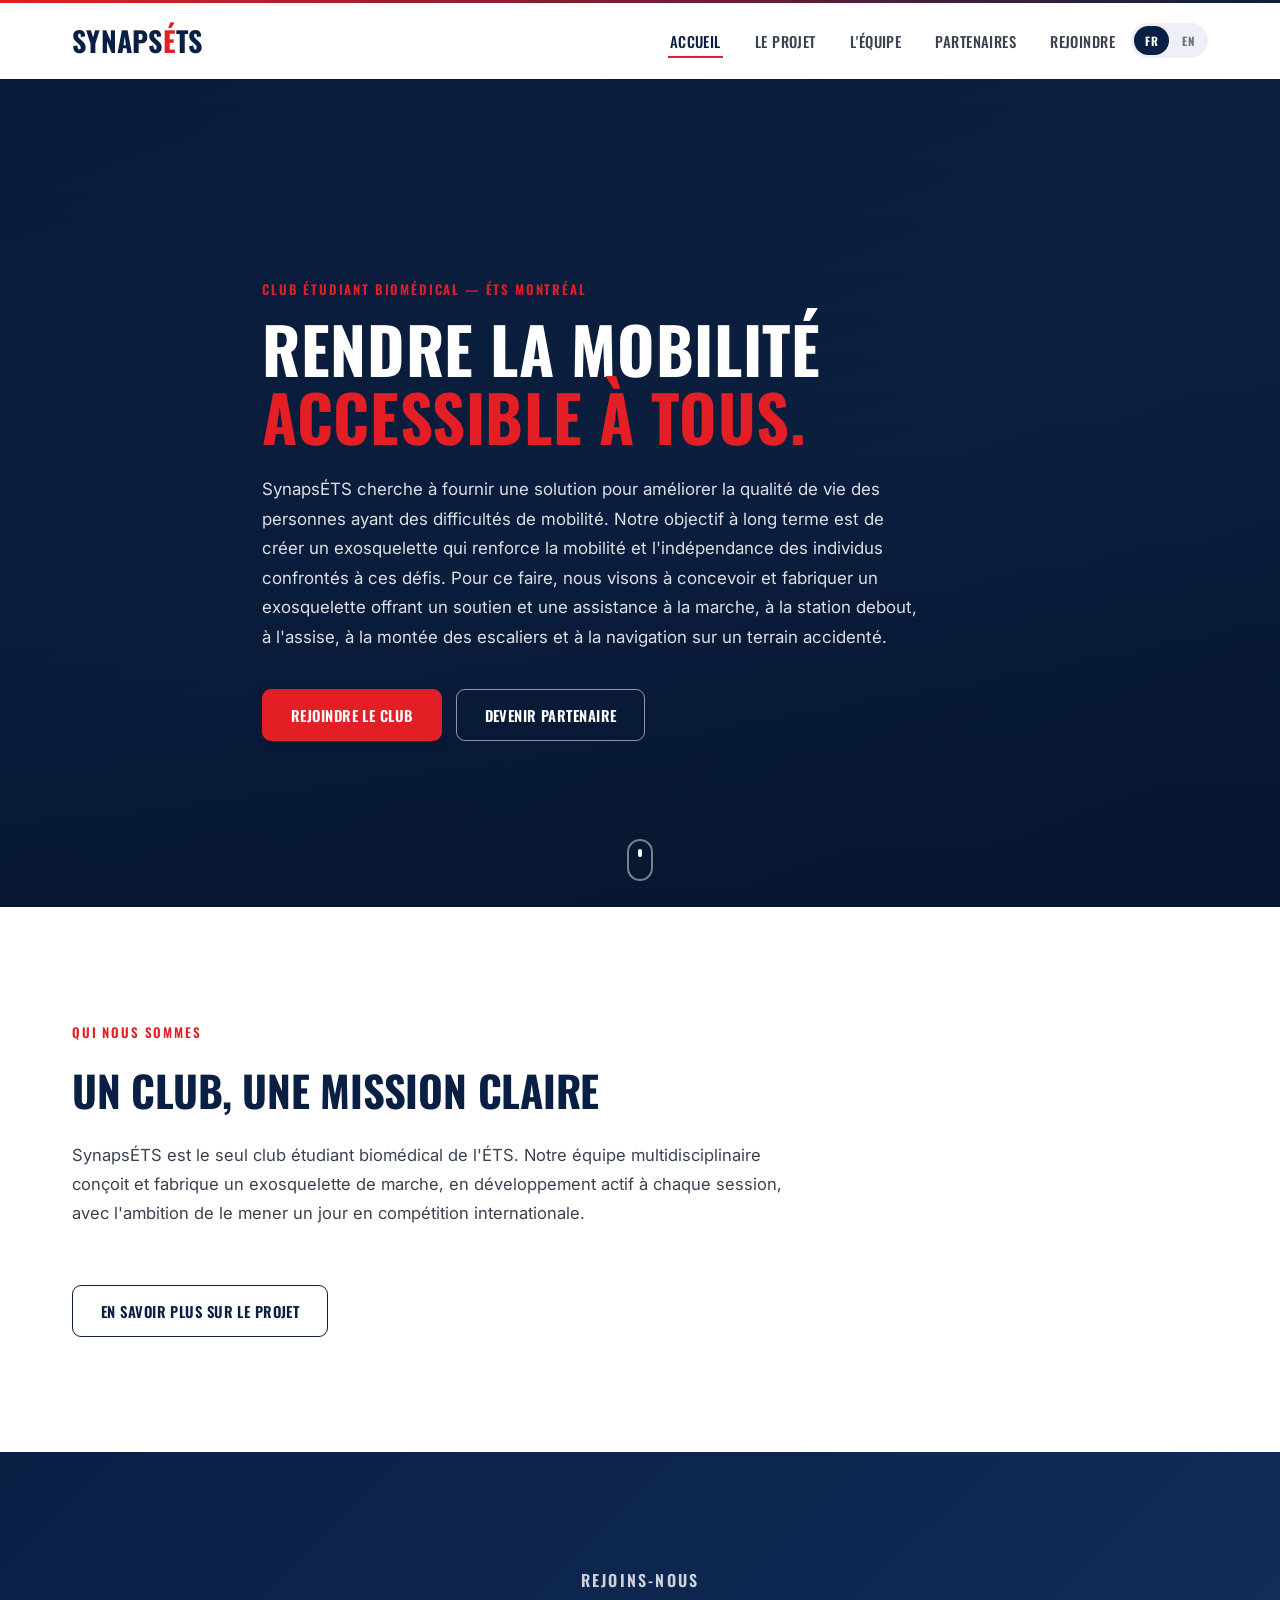
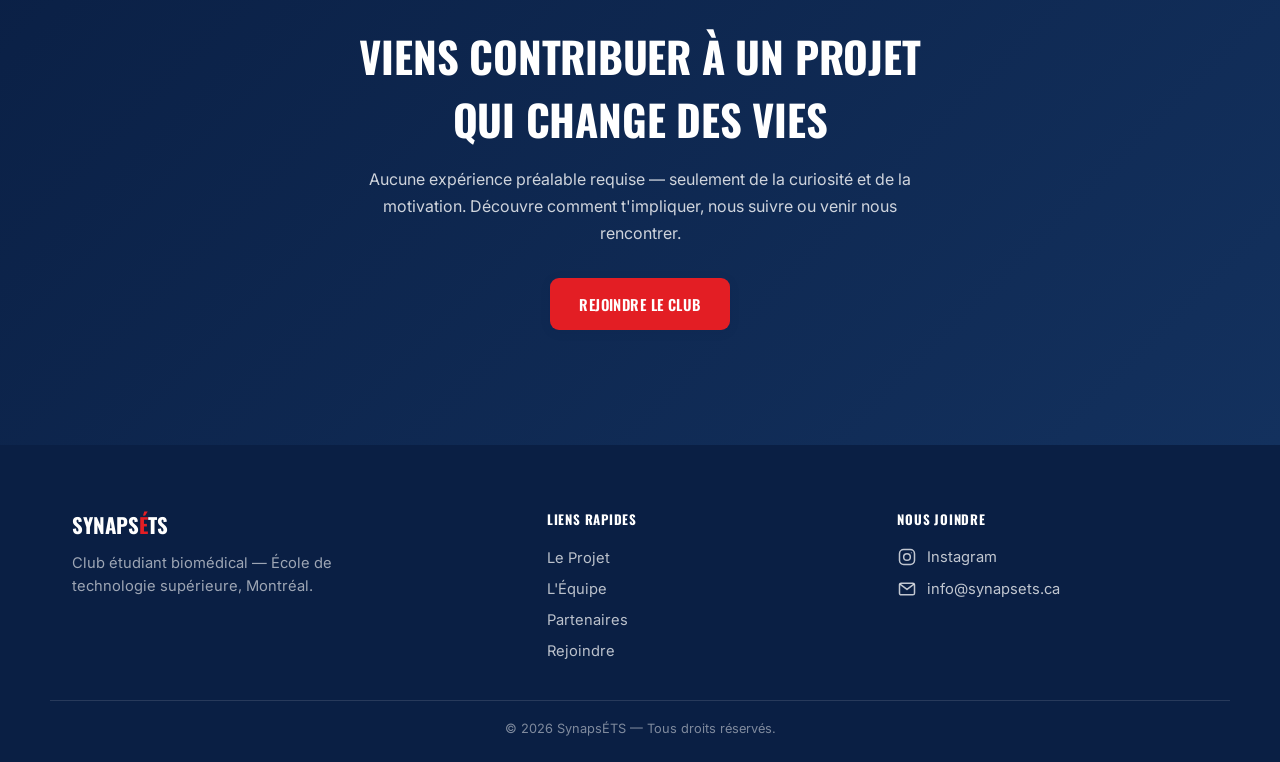
==== index.html @ 7552d03d "Restructuration de la navigation et du contenu (accueil, projet, équipe, partenaires, rejoindre) Acc" ====
<!DOCTYPE html>
<html lang="fr">
<head>
<meta charset="UTF-8">
<meta name="viewport" content="width=device-width, initial-scale=1.0">
<title>SynapsÉTS — Club biomédical de l'ÉTS Montréal | Exosquelette</title>
<meta name="description" content="SynapsÉTS est le seul club étudiant biomédical de l'ÉTS Montréal. Nous concevons un exosquelette pour améliorer la mobilité et l'indépendance des personnes ayant des difficultés de mobilité.">
<link rel="icon" href="data:image/svg+xml,%3Csvg xmlns='http://www.w3.org/2000/svg' viewBox='0 0 100 100'%3E%3Crect width='100' height='100' rx='20' fill='%230A1F44'/%3E%3Ctext x='50' y='68' font-size='58' font-family='Arial, sans-serif' font-weight='700' fill='%23E31E24' text-anchor='middle'%3ES%3C/text%3E%3C/svg%3E">
<link rel="preconnect" href="https://fonts.googleapis.com">
<link rel="preconnect" href="https://fonts.gstatic.com" crossorigin>
<link rel="stylesheet" href="https://fonts.googleapis.com/css2?family=Oswald:wght@500;600;700&family=Inter:wght@400;500;600;700&display=swap">
<link rel="stylesheet" href="css/style.css">
</head>
<body>

<a class="skip-link" href="#main">Aller au contenu principal</a>
<div class="top-bar"></div>

<header class="site-header" id="header">
  <div class="container header-inner">
    <a href="index.html" class="brand" aria-label="SynapsÉTS — Accueil">
      <!-- Placeholder texte : remplacer par <img src="assets/logo.svg" alt="SynapsÉTS" class="brand-logo"> quand le logo sera fourni -->
      <span class="brand-logo-placeholder">Synaps<span class="accent">É</span>TS</span>
    </a>

    <div class="header-right">
      <nav class="main-nav" aria-label="Navigation principale">
        <ul>
          <li><a href="index.html" aria-current="page" data-i18n="nav.home">Accueil</a></li>
          <li><a href="projet.html" data-i18n="nav.project">Le Projet</a></li>
          <li><a href="equipe.html" data-i18n="nav.team">L'Équipe</a></li>
          <li><a href="partenaires.html" data-i18n="nav.partners">Partenaires</a></li>
          <li><a href="rejoindre.html" data-i18n="nav.join">Rejoindre</a></li>
        </ul>
      </nav>

      <div class="lang-switch" role="group" aria-label="Choix de la langue / Language selector">
        <button type="button" class="lang-btn" data-lang="fr" aria-pressed="true">FR</button>
        <button type="button" class="lang-btn" data-lang="en" aria-pressed="false">EN</button>
      </div>

      <button class="nav-toggle" id="nav-toggle" aria-expanded="false" aria-controls="mobile-nav" aria-label="Ouvrir le menu">
        <span></span><span></span><span></span>
      </button>
    </div>
  </div>

  <div class="mobile-nav-panel" id="mobile-nav">
    <ul>
      <li><a href="index.html" aria-current="page" data-i18n="nav.home">Accueil</a></li>
      <li><a href="projet.html" data-i18n="nav.project">Le Projet</a></li>
      <li><a href="equipe.html" data-i18n="nav.team">L'Équipe</a></li>
      <li><a href="partenaires.html" data-i18n="nav.partners">Partenaires</a></li>
      <li><a href="rejoindre.html" data-i18n="nav.join">Rejoindre</a></li>
    </ul>
  </div>
</header>

<main id="main">

  <!-- HERO — vidéo en arrière-plan -->
  <section class="hero">
    <div class="hero-media" id="hero-media">
      <!--
        Emplacement de la vraie vidéo d'atelier (étudiants au travail sur l'exosquelette),
        façon Baja ÉTS. Déposer le fichier ici : assets/hero-video.mp4
        (autoplay + muted + loop + playsinline, sans contrôles). Tant que le
        fichier n'existe pas, cette balise échoue silencieusement et le
        dégradé sombre défini sur .hero-media reste visible en arrière-plan.
      -->
      <video class="hero-video" autoplay muted loop playsinline poster="assets/hero-poster.svg">
        <source src="assets/hero-video.mp4" type="video/mp4">
      </video>

      <div class="hero-overlay"></div>
    </div>

    <div class="container hero-inner">
      <p class="eyebrow" data-reveal data-i18n="home.hero.eyebrow">Club étudiant biomédical — ÉTS Montréal</p>
      <h1 data-reveal data-i18n="home.hero.title">Rendre la mobilité <span class="accent">accessible à tous.</span></h1>
      <p class="hero-lead" data-reveal data-i18n="home.hero.lead">
        SynapsÉTS cherche à fournir une solution pour améliorer la qualité de vie des personnes
        ayant des difficultés de mobilité. Notre objectif à long terme est de créer un exosquelette
        qui renforce la mobilité et l'indépendance des individus confrontés à ces défis.
      </p>
      <div class="hero-actions" data-reveal>
        <a href="rejoindre.html" class="btn btn-primary" data-i18n="home.hero.cta1">Rejoindre le club</a>
        <a href="partenaires.html" class="btn btn-outline-light" data-i18n="home.hero.cta2">Devenir partenaire</a>
      </div>
    </div>
    <a href="#qui-nous-sommes" class="scroll-cue" aria-label="Découvrir SynapsÉTS">
      <span></span>
    </a>
  </section>

  <!-- QUI NOUS SOMMES -->
  <section class="section" id="qui-nous-sommes">
    <div class="container who-we-are">
      <p class="section-tag" data-reveal data-i18n="home.who.tag">Qui nous sommes</p>
      <h2 data-reveal data-i18n="home.who.title">Un club, une mission claire</h2>
      <p class="section-lead" data-reveal data-i18n="home.who.text">
        SynapsÉTS est le seul club étudiant biomédical de l'ÉTS. Notre équipe multidisciplinaire
        conçoit et fabrique un exosquelette de marche, en développement actif à chaque session, avec
        l'ambition de le mener un jour en compétition internationale.
      </p>
      <a href="projet.html" class="btn btn-outline" data-reveal data-i18n="home.who.button">En savoir plus sur le projet</a>
    </div>
  </section>

  <!-- REJOINS-NOUS -->
  <section class="section cta-banner">
    <div class="container cta-banner-inner">
      <p class="section-tag section-tag-light" data-reveal data-i18n="home.join.tag">Rejoins-nous</p>
      <h2 data-reveal data-i18n="home.join.title">Viens contribuer à un projet qui change des vies</h2>
      <p data-reveal data-i18n="home.join.text">
        Aucune expérience préalable requise — seulement de la curiosité et de la motivation. Découvre
        comment t'impliquer, nous suivre ou venir nous rencontrer.
      </p>
      <div class="cta-banner-actions" data-reveal>
        <a href="rejoindre.html" class="btn btn-primary" data-i18n="home.join.button">Rejoindre le club</a>
      </div>
    </div>
  </section>

</main>

<footer class="site-footer" id="contact">
  <div class="container footer-inner">
    <div class="footer-brand">
      <span class="footer-brand-name">Synaps<span class="accent">É</span>TS</span>
      <p data-i18n="footer.tagline">Club étudiant biomédical — École de technologie supérieure, Montréal.</p>
    </div>

    <div class="footer-links">
      <h3 data-i18n="footer.quicklinksTitle">Liens rapides</h3>
      <ul class="footer-quicklinks">
        <li><a href="projet.html" data-i18n="nav.project">Le Projet</a></li>
        <li><a href="equipe.html" data-i18n="nav.team">L'Équipe</a></li>
        <li><a href="partenaires.html" data-i18n="nav.partners">Partenaires</a></li>
        <li><a href="rejoindre.html" data-i18n="nav.join">Rejoindre</a></li>
      </ul>
    </div>

    <div class="footer-links">
      <h3 data-i18n="footer.followTitle">Nous joindre</h3>
      <ul class="social-list">
        <li>
          <a href="#" aria-label="Instagram de SynapsÉTS (à venir)">
            <svg viewBox="0 0 24 24" width="20" height="20" fill="none" stroke="currentColor" stroke-width="1.8">
              <rect x="3" y="3" width="18" height="18" rx="5"/>
              <circle cx="12" cy="12" r="4"/>
              <circle cx="17.2" cy="6.8" r="0.6" fill="currentColor" stroke="none"/>
            </svg>
            <span>Instagram</span>
          </a>
        </li>
        <li>
          <a href="mailto:info@synapsets.ca">
            <svg viewBox="0 0 24 24" width="20" height="20" fill="none" stroke="currentColor" stroke-width="1.8">
              <rect x="3" y="5" width="18" height="14" rx="2"/>
              <path d="M4 6.5l8 6 8-6" stroke-linecap="round" stroke-linejoin="round"/>
            </svg>
            <span>info@synapsets.ca</span>
          </a>
        </li>
      </ul>
    </div>
  </div>
  <div class="container footer-bottom">
    <p>&copy; <span id="year"></span> SynapsÉTS — <span data-i18n="footer.rights">Tous droits réservés.</span></p>
  </div>
</footer>

<script src="js/i18n.js"></script>
<script src="js/main.js"></script>
</body>
</html>
---- css/style.css ----
/* =========================================================================
   SynapsÉTS — feuille de style partagée (toutes les pages)
   Palette : bleu marine (#0A1F44) + rouge (#E31E24), fond clair dominant
   Typo : Oswald (titres, condensed/bold) + Inter (texte courant)
   ========================================================================= */

:root {
  --navy: #0A1F44;
  --navy-2: #0e2a5c;
  --navy-3: #13315e;
  --navy-deep: #071630;
  --red: #E31E24;
  --red-2: #c8171c;

  --white: #ffffff;
  --gray-50: #f7f8fb;
  --gray-100: #eef0f5;
  --gray-200: #dde2ea;
  --gray-300: #c7ccd6;
  --gray-400: #9aa3b2;
  --gray-500: #6b7280;
  --gray-700: #3a4250;
  --ink: #0c1220;

  --font-display: "Oswald", "Arial Narrow", "Helvetica Neue", sans-serif;
  --font-body: "Inter", -apple-system, BlinkMacSystemFont, "Segoe UI", Roboto, sans-serif;

  --container-w: 1180px;
  --radius-lg: 18px;
  --radius-md: 12px;
  --radius-sm: 8px;
  --radius-btn: 9px;

  --shadow-sm: 0 2px 12px rgba(10, 31, 68, 0.08);
  --shadow-md: 0 16px 38px rgba(10, 31, 68, 0.16);
  --shadow-red: 0 10px 26px rgba(227, 30, 36, 0.22);

  --header-h: 76px;
  --section-pad: clamp(64px, 9vw, 132px);
  --section-pad-sm: clamp(48px, 6vw, 88px);
}

/* ---------- Reset ---------- */
* { box-sizing: border-box; }
html { scroll-behavior: smooth; }
body {
  margin: 0;
  font-family: var(--font-body);
  color: var(--ink);
  background: var(--white);
  -webkit-font-smoothing: antialiased;
  overflow-x: hidden;
}
img, svg, video { display: block; max-width: 100%; }
a { color: inherit; text-decoration: none; }
ul { margin: 0; padding: 0; list-style: none; }
h1, h2, h3, h4, p { margin: 0; }
button { font-family: inherit; }
section { scroll-margin-top: var(--header-h); }

.skip-link {
  position: absolute;
  left: -999px;
  top: auto;
}
.skip-link:focus {
  left: 12px;
  top: 12px;
  z-index: 1000;
  background: var(--navy);
  color: #fff;
  padding: 10px 16px;
  border-radius: var(--radius-sm);
}

.container {
  max-width: var(--container-w);
  margin: 0 auto;
  padding: 0 22px;
}

.accent { color: var(--red); }

/* ---------- Typography helpers ---------- */
.eyebrow,
.section-tag,
.page-hero-tag {
  display: inline-block;
  font-family: var(--font-display);
  color: var(--red);
  font-weight: 600;
  font-size: 0.82rem;
  letter-spacing: 0.14em;
  text-transform: uppercase;
  margin-bottom: 16px;
}
.section-tag-light,
.page-hero-tag-light { color: #ff9a9d; }

h1, h2, h3 { font-family: var(--font-display); letter-spacing: 0.01em; }

.section h2,
.page-hero-title {
  font-weight: 700;
  color: var(--navy);
  letter-spacing: -0.005em;
  text-transform: uppercase;
}
.section h2 { font-size: clamp(1.9rem, 4vw, 2.65rem); max-width: 760px; margin-bottom: 20px; }

.section-lead {
  font-family: var(--font-body);
  color: var(--gray-700);
  font-size: 1.04rem;
  line-height: 1.75;
  max-width: 720px;
  margin-bottom: clamp(36px, 5vw, 56px);
}
.section-lead-light { color: rgba(255,255,255,0.82); }

/* ---------- Buttons ---------- */
.btn {
  display: inline-flex;
  align-items: center;
  justify-content: center;
  gap: 9px;
  padding: 14px 28px;
  border-radius: var(--radius-btn);
  font-family: var(--font-display);
  font-weight: 600;
  font-size: 0.92rem;
  letter-spacing: 0.03em;
  text-transform: uppercase;
  border: 1.5px solid transparent;
  cursor: pointer;
  transition: transform 0.18s ease, box-shadow 0.18s ease, background-color 0.18s ease, color 0.18s ease, border-color 0.18s ease;
  white-space: nowrap;
}
.btn:hover { transform: translateY(-2px); }
.btn:active { transform: translateY(0); }

.btn-primary { background: var(--red); color: #fff; box-shadow: var(--shadow-sm); }
.btn-primary:hover { background: var(--red-2); box-shadow: var(--shadow-red); }

.btn-outline { border-color: var(--navy); color: var(--navy); background: transparent; }
.btn-outline:hover { background: var(--navy); color: #fff; box-shadow: var(--shadow-md); }

.btn-outline-light { border-color: rgba(255,255,255,0.55); color: #fff; background: transparent; }
.btn-outline-light:hover { background: #fff; color: var(--navy); }

.btn-ghost-light { color: rgba(255,255,255,0.85); border-color: transparent; padding: 14px 6px; }
.btn-ghost-light:hover { color: #fff; transform: translateX(3px); }

.btn-nav { display: none; }

/* ---------- Header (identique sur toutes les pages) ---------- */
.top-bar { height: 3px; background: linear-gradient(90deg, var(--red) 0%, var(--navy) 100%); }

.site-header {
  position: sticky;
  top: 0;
  z-index: 100;
  height: var(--header-h);
  display: flex;
  align-items: center;
  background: rgba(255, 255, 255, 0.94);
  backdrop-filter: saturate(180%) blur(10px);
  border-bottom: 1px solid transparent;
  transition: border-color 0.2s ease, box-shadow 0.2s ease;
}
.site-header.scrolled {
  border-bottom-color: var(--gray-200);
  box-shadow: 0 2px 18px rgba(10, 31, 68, 0.07);
}

.header-inner {
  display: flex;
  align-items: center;
  justify-content: space-between;
  gap: 14px;
  width: 100%;
}

.brand { display: flex; align-items: center; flex-shrink: 0; }
.brand-logo-placeholder {
  font-family: var(--font-display);
  font-weight: 700;
  font-size: 1.55rem;
  letter-spacing: 0.01em;
  color: var(--navy);
  text-transform: uppercase;
  line-height: 1;
}
/* Pour intégrer le vrai logo plus tard : remplacer le <span class="brand-logo-placeholder">
   dans le HTML par : <img src="assets/logo.svg" alt="SynapsÉTS" class="brand-logo"> */
.brand-logo { height: 42px; width: auto; display: block; }

.header-right { display: flex; align-items: center; gap: 14px; }

.main-nav { display: none; }
.main-nav ul { display: flex; align-items: center; gap: 30px; }
.main-nav a {
  font-family: var(--font-display);
  font-weight: 500;
  font-size: 0.92rem;
  letter-spacing: 0.03em;
  text-transform: uppercase;
  color: var(--gray-700);
  position: relative;
  padding: 8px 2px;
}
.main-nav a:hover, .main-nav a[aria-current="page"] { color: var(--navy); }
.main-nav a::after {
  content: "";
  position: absolute;
  left: 0; bottom: 2px;
  width: 0; height: 2px;
  background: var(--red);
  transition: width 0.2s ease;
}
.main-nav a:hover::after, .main-nav a[aria-current="page"]::after { width: 100%; }

/* Sélecteur de langue FR/EN */
.lang-switch {
  display: flex;
  align-items: center;
  gap: 2px;
  background: var(--gray-100);
  border-radius: 999px;
  padding: 3px;
  flex-shrink: 0;
}
.lang-btn {
  border: none;
  background: transparent;
  padding: 6px 11px;
  font-family: var(--font-display);
  font-size: 0.72rem;
  font-weight: 700;
  letter-spacing: 0.04em;
  color: var(--gray-500);
  border-radius: 999px;
  cursor: pointer;
  transition: background-color 0.15s ease, color 0.15s ease;
}
.lang-btn.is-active { background: var(--navy); color: #fff; }
.lang-btn:not(.is-active):hover { color: var(--navy); }

.nav-toggle {
  display: flex;
  flex-direction: column;
  justify-content: center;
  gap: 5px;
  width: 38px;
  height: 38px;
  border: none;
  background: transparent;
  cursor: pointer;
  flex-shrink: 0;
}
.nav-toggle span { display: block; height: 2px; width: 100%; background: var(--navy); border-radius: 2px; transition: transform 0.25s ease, opacity 0.25s ease; }
.nav-toggle[aria-expanded="true"] span:nth-child(1) { transform: translateY(7px) rotate(45deg); }
.nav-toggle[aria-expanded="true"] span:nth-child(2) { opacity: 0; }
.nav-toggle[aria-expanded="true"] span:nth-child(3) { transform: translateY(-7px) rotate(-45deg); }

@media (max-width: 899px) {
  .mobile-nav-panel {
    position: fixed;
    top: calc(var(--header-h) + 3px);
    left: 0; right: 0;
    background: #fff;
    border-bottom: 1px solid var(--gray-200);
    box-shadow: var(--shadow-md);
    max-height: 0;
    overflow: hidden;
    transition: max-height 0.28s ease;
    z-index: 99;
  }
  .mobile-nav-panel.open { max-height: 420px; }
  .mobile-nav-panel ul { display: flex; flex-direction: column; padding: 8px 22px 20px; }
  .mobile-nav-panel li { border-top: 1px solid var(--gray-100); }
  .mobile-nav-panel li:first-child { border-top: none; }
  .mobile-nav-panel a { display: block; padding: 15px 4px; font-family: var(--font-display); font-weight: 500; letter-spacing: 0.03em; text-transform: uppercase; color: var(--gray-700); }
  .mobile-nav-panel a[aria-current="page"] { color: var(--red); }
}

@media (min-width: 900px) {
  .nav-toggle, .mobile-nav-panel { display: none; }
  .main-nav { display: block; }
  .btn-nav { display: inline-flex; }
  .brand-logo-placeholder { font-size: 1.75rem; }
}

/* Très petits écrans (ex: 320px) : resserrer le header pour éviter tout
   débordement horizontal entre le logo, le sélecteur de langue et le
   bouton de menu. */
@media (max-width: 360px) {
  .container { padding: 0 16px; }
  .header-right { gap: 8px; }
  .lang-btn { padding: 6px 8px; font-size: 0.68rem; }
  .brand-logo-placeholder { font-size: 1.35rem; }
  .btn { white-space: normal; text-align: center; }
}

/* ---------- Hero (page d'accueil) ---------- */
.hero {
  position: relative;
  min-height: 92vh;
  display: flex;
  align-items: center;
  background: var(--navy);
  overflow: hidden;
  isolation: isolate;
}
.hero-media { position: absolute; inset: 0; z-index: 0; background: linear-gradient(160deg, var(--navy) 0%, var(--navy-3) 55%, var(--navy-deep) 100%); }
.hero-video {
  position: absolute;
  inset: 0;
  width: 100%;
  height: 100%;
  object-fit: cover;
  opacity: 0;
  transition: opacity 0.6s ease;
}
/* Le <video> (et son poster) ne s'affiche qu'une fois qu'une vraie image a
   été décodée (classe .video-ready ajoutée par main.js sur 'loadeddata').
   Tant qu'aucun fichier assets/hero-video.mp4 n'est déposé, il reste
   invisible et laisse voir le dégradé sombre défini sur .hero-media. */
.hero-media.video-ready .hero-video { opacity: 1; }
.hero-overlay {
  position: absolute;
  inset: 0;
  background: linear-gradient(180deg, rgba(7,22,48,0.55) 0%, rgba(7,22,48,0.72) 55%, rgba(7,22,48,0.92) 100%);
}
.hero-inner {
  position: relative;
  z-index: 1;
  padding-top: calc(var(--header-h) + 48px);
  padding-bottom: 90px;
  max-width: 800px;
}
.hero h1 {
  color: #fff;
  font-size: clamp(2.3rem, 6.4vw, 4rem);
  line-height: 1.06;
  font-weight: 700;
  text-transform: uppercase;
  margin-bottom: 24px;
}
.hero-lead {
  font-family: var(--font-body);
  color: rgba(255,255,255,0.86);
  font-size: 1.06rem;
  line-height: 1.75;
  max-width: 660px;
  margin-bottom: 36px;
}
.hero-actions { display: flex; flex-wrap: wrap; gap: 14px; }

.scroll-cue {
  position: absolute;
  bottom: 26px; left: 50%;
  transform: translateX(-50%);
  width: 26px; height: 42px;
  border: 2px solid rgba(255,255,255,0.45);
  border-radius: 20px;
  z-index: 1;
}
.scroll-cue span {
  position: absolute; top: 8px; left: 50%;
  width: 4px; height: 8px; margin-left: -2px;
  background: #fff; border-radius: 3px;
  animation: scrollcue 1.8s ease-in-out infinite;
}
@keyframes scrollcue {
  0% { opacity: 1; transform: translateY(0); }
  70% { opacity: 0; transform: translateY(14px); }
  100% { opacity: 0; transform: translateY(0); }
}

/* ---------- Page hero (sous-pages : projet / équipe / partenaires / rejoindre) ---------- */
.page-hero {
  position: relative;
  background: linear-gradient(160deg, var(--navy) 0%, var(--navy-3) 60%, var(--navy-deep) 100%);
  padding-top: calc(var(--header-h) + 56px);
  padding-bottom: 64px;
  overflow: hidden;
  isolation: isolate;
}
.page-hero-inner { position: relative; z-index: 1; max-width: 760px; }
.page-hero-title { color: #fff; font-size: clamp(2rem, 5vw, 3.1rem); margin-bottom: 18px; }
.page-hero-lead { color: rgba(255,255,255,0.82); font-size: 1.02rem; line-height: 1.7; max-width: 620px; }

/* ---------- Sections génériques ---------- */
.section { padding: var(--section-pad) 0; }
.section-sm { padding: var(--section-pad-sm) 0; }
.section.alt-bg { background: var(--gray-50); }
.section.dark-bg { background: var(--navy); }

[data-reveal] { opacity: 0; transform: translateY(20px); transition: opacity 0.65s ease, transform 0.65s ease; }
[data-reveal].is-visible { opacity: 1; transform: translateY(0); }

/* ---------- Cards génériques (grille de fonctionnalités) ---------- */
.feature-grid { display: grid; grid-template-columns: 1fr; gap: 22px; }
@media (min-width: 640px) { .feature-grid { grid-template-columns: repeat(2, 1fr); } }
@media (min-width: 1000px) { .feature-grid { grid-template-columns: repeat(4, 1fr); } }

.feature-card {
  background: #fff;
  border: 1px solid var(--gray-200);
  border-radius: var(--radius-lg);
  padding: 30px 26px;
  transition: transform 0.22s ease, box-shadow 0.22s ease, border-color 0.22s ease;
}
.feature-card:hover { transform: translateY(-5px); box-shadow: var(--shadow-md); border-color: transparent; }
.icon-badge {
  width: 50px; height: 50px;
  border-radius: 12px;
  background: rgba(10, 31, 68, 0.06);
  color: var(--navy);
  display: flex; align-items: center; justify-content: center;
  margin-bottom: 20px;
}
.feature-card h3 { font-family: var(--font-display); font-size: 1.1rem; font-weight: 600; text-transform: uppercase; letter-spacing: 0.01em; color: var(--navy); margin-bottom: 10px; }
.feature-card p { color: var(--gray-700); font-size: 0.95rem; line-height: 1.65; }

/* ---------- CTA banner réutilisable ---------- */
.cta-banner { background: linear-gradient(135deg, var(--navy) 0%, var(--navy-3) 100%); }
.cta-banner-inner { text-align: center; max-width: 640px; margin: 0 auto; }
.cta-banner h2 { color: #fff; margin-bottom: 16px; }
.cta-banner p { color: rgba(255,255,255,0.8); font-size: 1rem; line-height: 1.7; margin-bottom: 30px; }
.cta-banner-actions { display: flex; flex-wrap: wrap; justify-content: center; gap: 14px; }

/* ---------- Page hero : variante grand titre (page Projet) ---------- */
.page-hero-title-xl { font-size: clamp(2.1rem, 9vw, 5rem); margin-bottom: 16px; overflow-wrap: break-word; }

/* ---------- Feuille de route (page Projet) : étapes agrandies ---------- */
.roadmap-steps { display: flex; flex-direction: column; }
.roadmap-step {
  display: flex;
  gap: 28px;
  align-items: flex-start;
  padding: 40px 4px;
  border-bottom: 1px solid var(--gray-200);
}
.roadmap-step:last-child { border-bottom: none; padding-bottom: 4px; }
.roadmap-step-number {
  font-family: var(--font-display);
  font-weight: 700;
  font-size: clamp(2.4rem, 6vw, 3.6rem);
  color: rgba(227, 30, 36, 0.16);
  line-height: 1;
  flex-shrink: 0;
  width: 92px;
}
.roadmap-step.is-current .roadmap-step-number { color: var(--red); }
.roadmap-step-body h3 {
  font-family: var(--font-display);
  font-size: clamp(1.15rem, 2.4vw, 1.55rem);
  text-transform: uppercase;
  color: var(--navy);
  margin-bottom: 14px;
  display: flex;
  align-items: center;
  gap: 12px;
  flex-wrap: wrap;
}
.roadmap-step-body p { color: var(--gray-700); font-size: 1rem; line-height: 1.7; max-width: 660px; }
.timeline-tag-current {
  display: inline-block;
  font-family: var(--font-display);
  font-size: 0.66rem;
  letter-spacing: 0.06em;
  text-transform: uppercase;
  background: rgba(227, 30, 36, 0.1);
  color: var(--red);
  padding: 4px 10px;
  border-radius: 999px;
}
@media (max-width: 640px) {
  .roadmap-step { flex-direction: column; gap: 10px; padding: 30px 2px; }
  .roadmap-step-number { width: auto; }
}

/* ---------- Barre de progression de scroll (page Projet) ---------- */
.roadmap-progress {
  position: fixed;
  top: var(--header-h);
  left: 0; right: 0;
  height: 4px;
  background: var(--gray-200);
  z-index: 90;
  opacity: 0;
  transform: translateY(-6px);
  transition: opacity 0.3s ease, transform 0.3s ease;
  pointer-events: none;
}
.roadmap-progress.is-visible { opacity: 1; transform: translateY(0); }
.roadmap-progress-fill { height: 100%; width: 0%; background: var(--red); }

/* ---------- Équipe : hero minimal ---------- */
.team-page-hero { padding: clamp(48px, 7vw, 84px) 0 clamp(24px, 4vw, 36px); }
.team-hero-title {
  font-size: clamp(1.9rem, 4.4vw, 2.7rem);
  font-weight: 700;
  color: var(--navy);
  text-transform: uppercase;
  letter-spacing: -0.005em;
}

/* ---------- Équipe : scène (cercles groupés + pile + panneau) ---------- */
.team-stage { position: relative; }

.dept-block { margin-bottom: clamp(40px, 5vw, 60px); text-align: center; }
.dept-block:last-child { margin-bottom: 0; }
.dept-heading {
  font-family: var(--font-display);
  font-size: 1.1rem;
  text-transform: uppercase;
  letter-spacing: 0.06em;
  color: var(--navy);
  margin-bottom: 26px;
  opacity: 1;
  height: auto;
  overflow: hidden;
  transition: opacity 0.2s ease, height 0.3s ease 0.1s, margin 0.3s ease 0.1s;
}
.team-stage.is-active .dept-heading { opacity: 0; height: 0; margin-bottom: 0; transition: opacity 0.15s ease, height 0.3s ease, margin 0.3s ease; }

.member-row {
  display: flex;
  flex-wrap: wrap;
  justify-content: center;
  gap: 28px 22px;
}

.member-item {
  display: flex;
  flex-direction: column;
  align-items: center;
  gap: 12px;
  width: 108px;
  border: none;
  background: transparent;
  cursor: pointer;
  padding: 4px;
}
.member-circle {
  position: relative;
  width: 78px; height: 78px;
  border-radius: 50%;
  display: flex; align-items: center; justify-content: center;
  font-family: var(--font-display); font-weight: 700; font-size: 1.05rem; color: #fff;
  transition: transform 0.3s ease, box-shadow 0.3s ease, width 0.45s ease, height 0.45s ease, font-size 0.45s ease;
}
.member-circle::after {
  content: "";
  position: absolute;
  inset: -6px;
  border-radius: 50%;
  border: 2px solid var(--red);
  opacity: 0;
  transform: scale(0.85);
  transition: opacity 0.25s ease, transform 0.25s ease;
  pointer-events: none;
}
.member-item:hover .member-circle::after,
.member-item:focus-visible .member-circle::after { opacity: 1; transform: scale(1); }

.member-caption { display: flex; flex-direction: column; gap: 2px; transition: opacity 0.2s ease; }
.member-caption-name { font-size: 0.86rem; font-weight: 700; color: var(--navy); font-family: var(--font-body); }
.member-caption-role { font-size: 0.74rem; color: var(--gray-500); font-weight: 600; }

/* Pile diagonale (desktop uniquement) : position pilotée en JS (top/left),
   voir js/team.js — la transition sur top/left est ce qui rend le
   déplacement fluide (technique FLIP). */
.member-item.is-stacked {
  position: fixed;
  z-index: 150;
  width: auto;
  transition: top 0.45s cubic-bezier(0.22, 0.61, 0.36, 1), left 0.45s cubic-bezier(0.22, 0.61, 0.36, 1);
}
.member-item.is-stacked .member-circle { width: 46px; height: 46px; font-size: 0.72rem; box-shadow: 0 6px 16px rgba(10, 31, 68, 0.28); }
.member-item.is-stacked .member-caption { opacity: 0; pointer-events: none; position: absolute; }

.member-item.is-selected .member-circle {
  transform: translateX(34px) scale(1.2);
  box-shadow: 0 12px 28px rgba(227, 30, 36, 0.35);
  z-index: 160;
}

.team-backdrop {
  position: fixed; inset: 0;
  z-index: 140;
  display: none;
  background: rgba(7, 22, 48, 0.35);
}
.team-stage.is-active .team-backdrop { display: block; }

.dept-connector-svg {
  position: fixed; inset: 0;
  width: 100vw; height: 100vh;
  pointer-events: none;
  z-index: 145;
  opacity: 0;
  transition: opacity 0.3s ease;
}
.dept-connector-svg.is-visible { opacity: 1; }
.dept-connector-line { stroke: var(--gray-300); stroke-width: 1.5; }

/* ---------- Équipe : panneau latéral du membre sélectionné ---------- */
.member-panel {
  position: fixed;
  top: 0; right: 0;
  height: 100vh;
  width: min(400px, 92vw);
  background: #fff;
  box-shadow: -20px 0 50px rgba(10, 31, 68, 0.18);
  transform: translateX(100%);
  transition: transform 0.45s cubic-bezier(0.22, 0.61, 0.36, 1);
  z-index: 200;
  padding: 64px 34px 40px;
  overflow-y: auto;
}
.member-panel.is-open { transform: translateX(0); }
.member-panel-close { position: absolute; top: 20px; right: 20px; }
.member-panel-content { transition: opacity 0.16s ease, transform 0.16s ease; }
.member-panel-content.is-fading { opacity: 0; transform: translateY(8px); }
.member-panel-photo {
  width: 120px; height: 120px; margin: 0 auto 22px;
  border-radius: 50%;
  display: flex; align-items: center; justify-content: center;
  font-family: var(--font-display); font-weight: 700; font-size: 1.6rem; color: #fff;
}
.member-panel-name { text-align: center; font-size: 1.35rem; font-weight: 700; font-family: var(--font-body); color: var(--red); margin-bottom: 6px; }
.member-panel-program { text-align: center; color: var(--gray-500); font-size: 0.92rem; margin-bottom: 28px; }
.member-panel-role-label {
  font-family: var(--font-display);
  text-transform: uppercase;
  letter-spacing: 0.06em;
  font-size: 0.76rem;
  font-weight: 700;
  color: var(--navy);
  margin-bottom: 8px;
  border-top: 1px solid var(--gray-100);
  padding-top: 22px;
}
.member-panel-role-text { color: var(--gray-700); font-size: 0.96rem; line-height: 1.65; margin-bottom: 30px; }
.member-panel-linkedin { width: 100%; }

@media (max-width: 760px) {
  .member-panel { width: 100%; padding: 60px 24px 32px; }
}

/* ---------- Partenaires ---------- */
.download-cta {
  display: flex; align-items: center; gap: 18px;
  background: var(--gray-50);
  border: 1.5px dashed var(--gray-300);
  border-radius: var(--radius-lg);
  padding: 26px 28px;
  margin-bottom: clamp(40px, 5vw, 60px);
  flex-wrap: wrap;
}
.download-icon {
  width: 52px; height: 52px; flex-shrink: 0;
  border-radius: 12px;
  background: var(--navy);
  color: #fff;
  display: flex; align-items: center; justify-content: center;
}
.download-text { flex: 1; min-width: 200px; }
.download-text strong { display: block; color: var(--navy); font-family: var(--font-display); font-size: 1rem; text-transform: uppercase; letter-spacing: 0.02em; margin-bottom: 4px; }
.download-text span { color: var(--gray-500); font-size: 0.88rem; }

/* Variante du bouton de téléchargement quand il est posé sur le hero sombre. */
.download-cta-hero { background: rgba(255,255,255,0.08); border-color: rgba(255,255,255,0.32); margin-top: 30px; margin-bottom: 0; }
.download-cta-hero .download-text strong { color: #fff; }
.download-cta-hero .download-text span { color: rgba(255,255,255,0.65); }
.download-cta-hero .download-icon { background: rgba(255,255,255,0.16); }

.tiers-grid { display: grid; grid-template-columns: 1fr; gap: 22px; margin-bottom: 20px; }
@media (min-width: 780px) { .tiers-grid { grid-template-columns: repeat(3, 1fr); } }
.tier-card { background: #fff; border: 1px solid var(--gray-200); border-radius: var(--radius-lg); padding: 32px 28px; }
.tier-featured { border-color: var(--red); box-shadow: var(--shadow-md); position: relative; }
.tier-badge { display: inline-block; padding: 6px 16px; border-radius: 999px; font-family: var(--font-display); font-weight: 700; font-size: 0.82rem; letter-spacing: 0.03em; text-transform: uppercase; margin-bottom: 18px; }
.tier-bronze { background: #f1e2d1; color: #8a5a2b; }
.tier-argent { background: #e6e8ec; color: #4a4f58; }
.tier-or { background: #fbe8ad; color: #8a6a12; }
.tier-desc { color: var(--gray-700); font-size: 0.94rem; line-height: 1.6; margin-bottom: 20px; }
.tier-perks { display: flex; flex-direction: column; gap: 11px; }
.tier-perks li { font-size: 0.92rem; color: var(--navy); font-weight: 600; padding-left: 22px; position: relative; }
.tier-perks li::before { content: ""; position: absolute; left: 0; top: 6px; width: 9px; height: 9px; border-radius: 2px; background: var(--red); }
.tiers-note { color: var(--gray-500); font-size: 0.86rem; margin-bottom: 40px; }

/* Aide sans partenariat structuré */
.non-structured-help { max-width: 720px; }

/* Nos sponsors actuels : état vide honnête, sans faux noms */
.sponsors-empty { text-align: center; padding-top: 8px; }
.sponsors-placeholder-grid {
  display: grid;
  grid-template-columns: repeat(2, 1fr);
  gap: 16px;
  max-width: 520px;
  margin: 0 auto 28px;
}
@media (min-width: 560px) { .sponsors-placeholder-grid { grid-template-columns: repeat(4, 1fr); } }
.sponsor-placeholder {
  aspect-ratio: 16 / 9;
  border-radius: var(--radius-md);
  background: repeating-linear-gradient(45deg, var(--gray-100), var(--gray-100) 10px, var(--gray-50) 10px, var(--gray-50) 20px);
  border: 1px dashed var(--gray-300);
}
.sponsors-empty-text { color: var(--gray-500); font-size: 0.95rem; max-width: 480px; margin: 0 auto; }

/* ---------- Rejoindre : parcours ---------- */
.paths-grid { display: grid; grid-template-columns: 1fr; gap: 22px; }
@media (min-width: 780px) { .paths-grid { grid-template-columns: repeat(3, 1fr); } }
.path-card { background: #fff; border: 1px solid var(--gray-200); border-radius: var(--radius-lg); padding: 30px 26px; }
.path-card h3 { font-family: var(--font-display); font-size: 1.05rem; text-transform: uppercase; color: var(--navy); margin-bottom: 12px; }
.path-card p { color: var(--gray-700); font-size: 0.94rem; line-height: 1.65; }
.path-card-actions { display: flex; gap: 10px; flex-wrap: wrap; margin-top: 20px; }
.btn-sm { padding: 9px 16px; font-size: 0.8rem; }

/* ---------- Footer (identique sur toutes les pages) ---------- */
.site-footer { background: var(--navy); padding: 64px 0 0; }
.footer-inner { display: grid; grid-template-columns: 1fr; gap: 40px; padding-bottom: 40px; border-bottom: 1px solid rgba(255,255,255,0.12); }
@media (min-width: 720px) { .footer-inner { grid-template-columns: 1.4fr 1fr 1fr; } }
.footer-brand-name { font-family: var(--font-display); color: #fff; font-size: 1.3rem; font-weight: 700; text-transform: uppercase; }
.footer-brand p { color: rgba(255,255,255,0.6); font-size: 0.92rem; margin-top: 12px; max-width: 300px; line-height: 1.6; }
.footer-links h3 { font-family: var(--font-display); color: #fff; font-size: 0.82rem; text-transform: uppercase; letter-spacing: 0.06em; margin-bottom: 18px; }
.footer-quicklinks { display: flex; flex-direction: column; gap: 11px; }
.footer-quicklinks a { color: rgba(255,255,255,0.72); font-size: 0.92rem; transition: color 0.15s ease; }
.footer-quicklinks a:hover { color: #fff; }
.social-list { display: flex; flex-direction: column; gap: 12px; }
.social-list a { display: flex; align-items: center; gap: 10px; color: rgba(255,255,255,0.75); font-size: 0.92rem; transition: color 0.15s ease; }
.social-list a:hover { color: #fff; }
.footer-bottom { padding: 20px 0 26px; }
.footer-bottom p { color: rgba(255,255,255,0.48); font-size: 0.8rem; text-align: center; }

/* ---------- Reduced motion ---------- */
@media (prefers-reduced-motion: reduce) {
  html { scroll-behavior: auto; }
  [data-reveal] { transition: none; opacity: 1; transform: none; }
  .scroll-cue span { animation: none; }
}
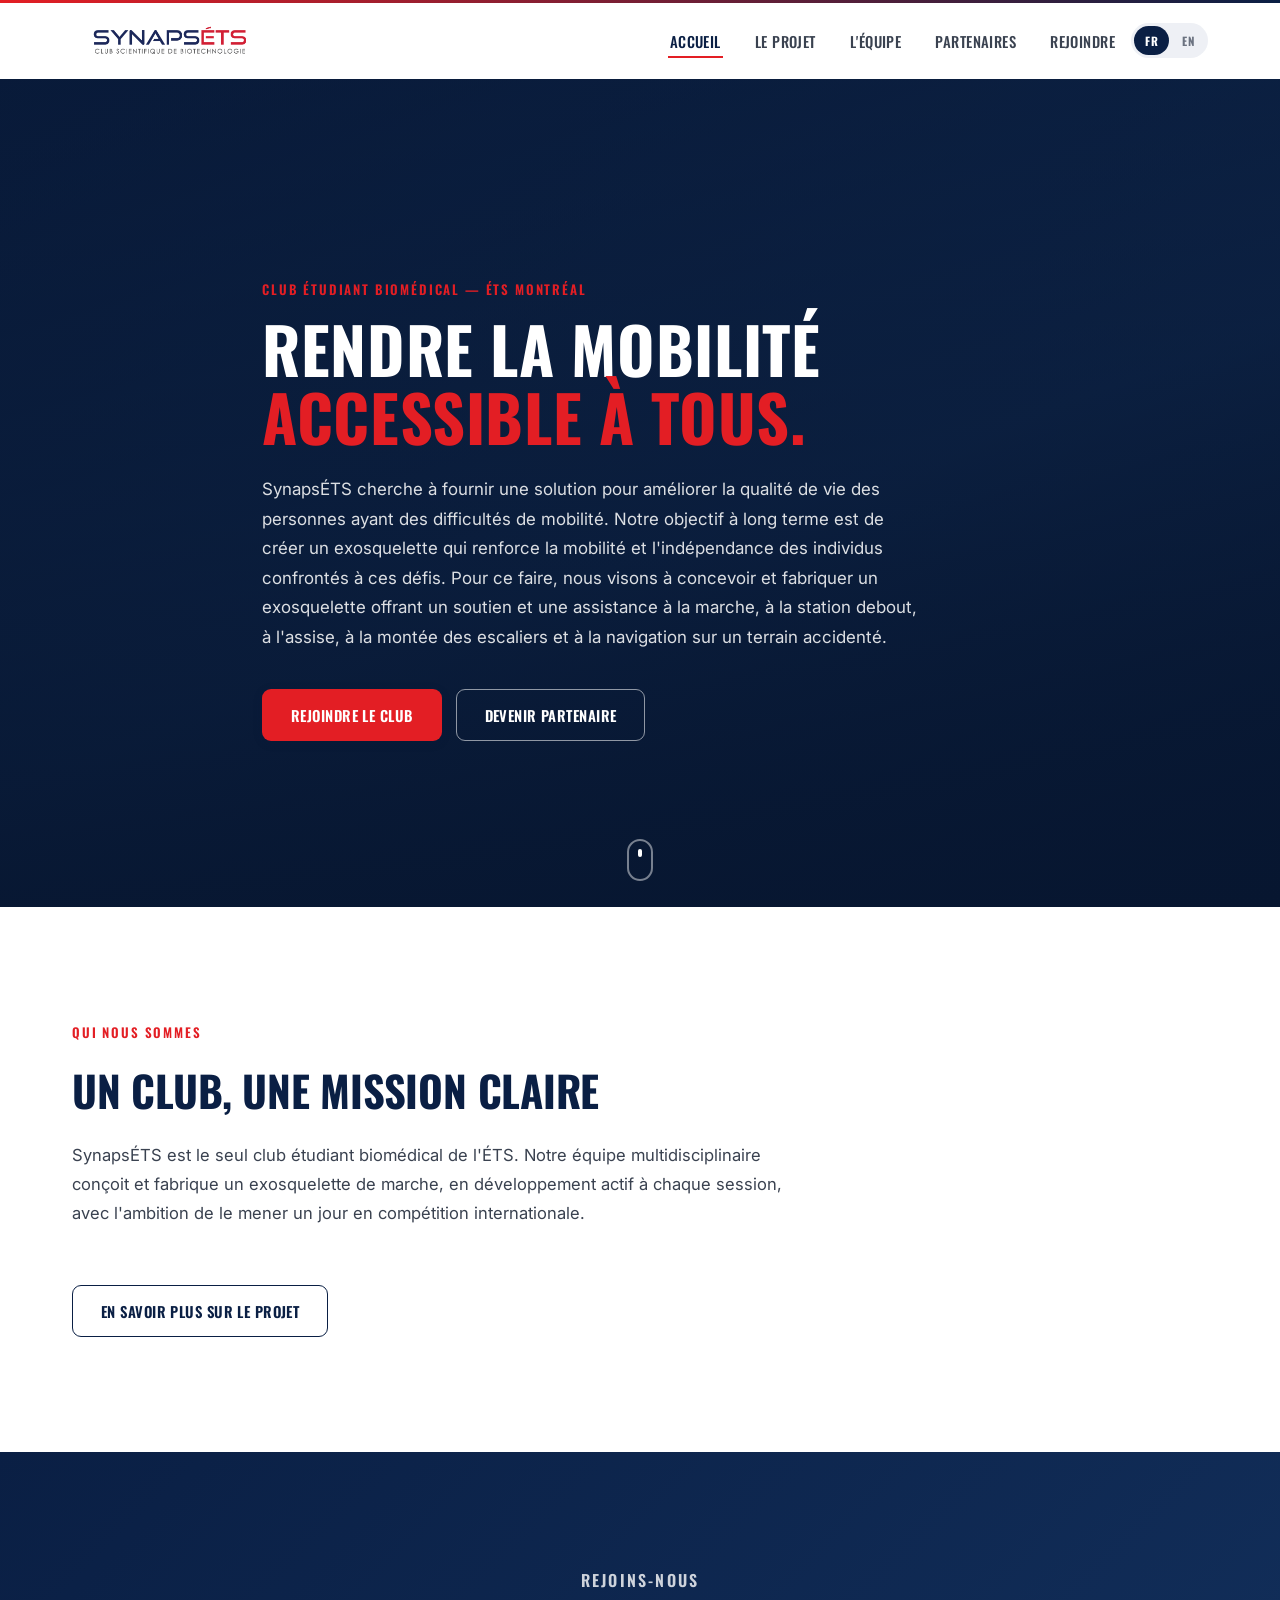
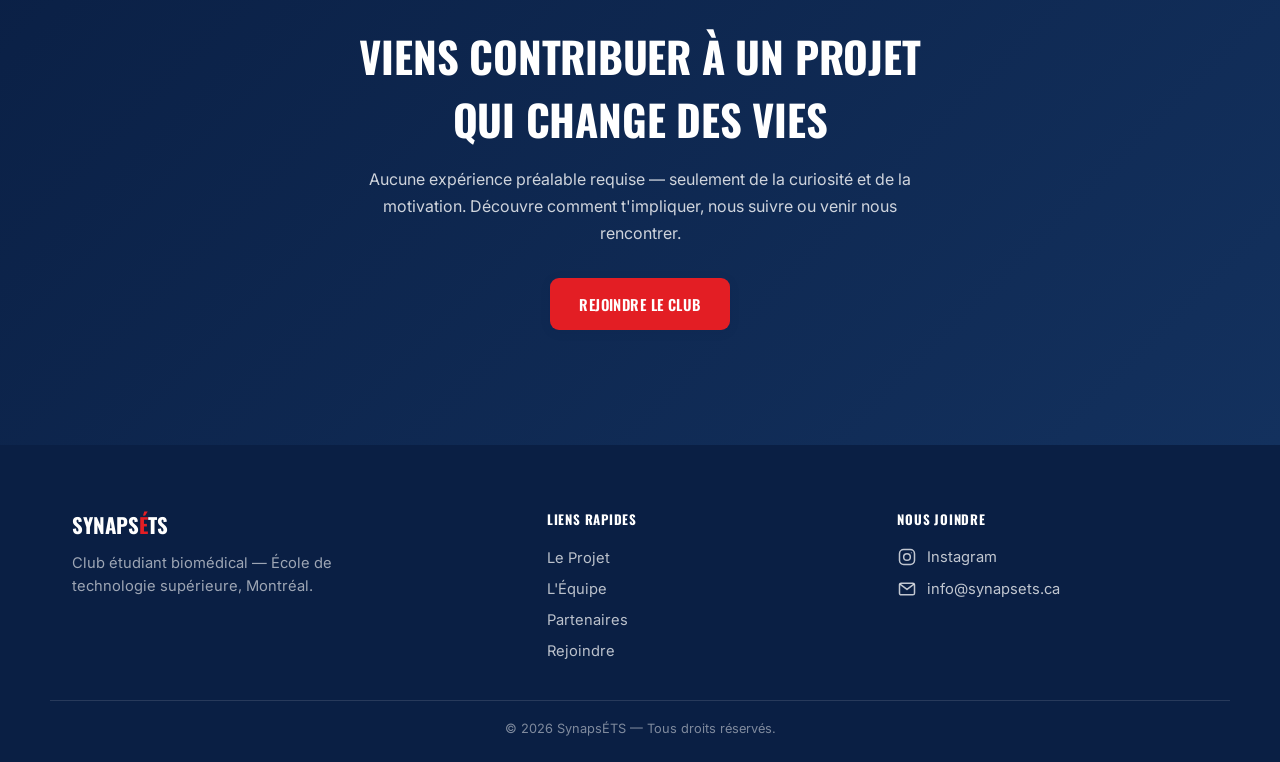
==== commit 5d374014: "Intègre le vrai logo SynapsÉTS dans le header Remplace le placeholder texte "SynapsÉTS" par le logo " ====
--- a/index.html
+++ b/index.html
@@ -19,8 +19,7 @@
 <header class="site-header" id="header">
   <div class="container header-inner">
     <a href="index.html" class="brand" aria-label="SynapsÉTS — Accueil">
-      <!-- Placeholder texte : remplacer par <img src="assets/logo.svg" alt="SynapsÉTS" class="brand-logo"> quand le logo sera fourni -->
-      <span class="brand-logo-placeholder">Synaps<span class="accent">É</span>TS</span>
+      <img src="assets/logo.webp" alt="SynapsÉTS — Club scientifique de biotechnologie" class="brand-logo">
     </a>
 
     <div class="header-right">
--- a/css/style.css
+++ b/css/style.css
@@ -182,18 +182,8 @@
 }
 
 .brand { display: flex; align-items: center; flex-shrink: 0; }
-.brand-logo-placeholder {
-  font-family: var(--font-display);
-  font-weight: 700;
-  font-size: 1.55rem;
-  letter-spacing: 0.01em;
-  color: var(--navy);
-  text-transform: uppercase;
-  line-height: 1;
-}
-/* Pour intégrer le vrai logo plus tard : remplacer le <span class="brand-logo-placeholder">
-   dans le HTML par : <img src="assets/logo.svg" alt="SynapsÉTS" class="brand-logo"> */
-.brand-logo { height: 42px; width: auto; display: block; }
+/* Logo officiel (assets/logo.webp), ratio ~4.07:1 (mot-symbole + tagline). */
+.brand-logo { height: 40px; width: auto; display: block; }
 
 .header-right { display: flex; align-items: center; gap: 14px; }
 
@@ -288,7 +278,7 @@
   .nav-toggle, .mobile-nav-panel { display: none; }
   .main-nav { display: block; }
   .btn-nav { display: inline-flex; }
-  .brand-logo-placeholder { font-size: 1.75rem; }
+  .brand-logo { height: 48px; }
 }
 
 /* Très petits écrans (ex: 320px) : resserrer le header pour éviter tout
@@ -298,7 +288,7 @@
   .container { padding: 0 16px; }
   .header-right { gap: 8px; }
   .lang-btn { padding: 6px 8px; font-size: 0.68rem; }
-  .brand-logo-placeholder { font-size: 1.35rem; }
+  .brand-logo { height: 32px; }
   .btn { white-space: normal; text-align: center; }
 }
 
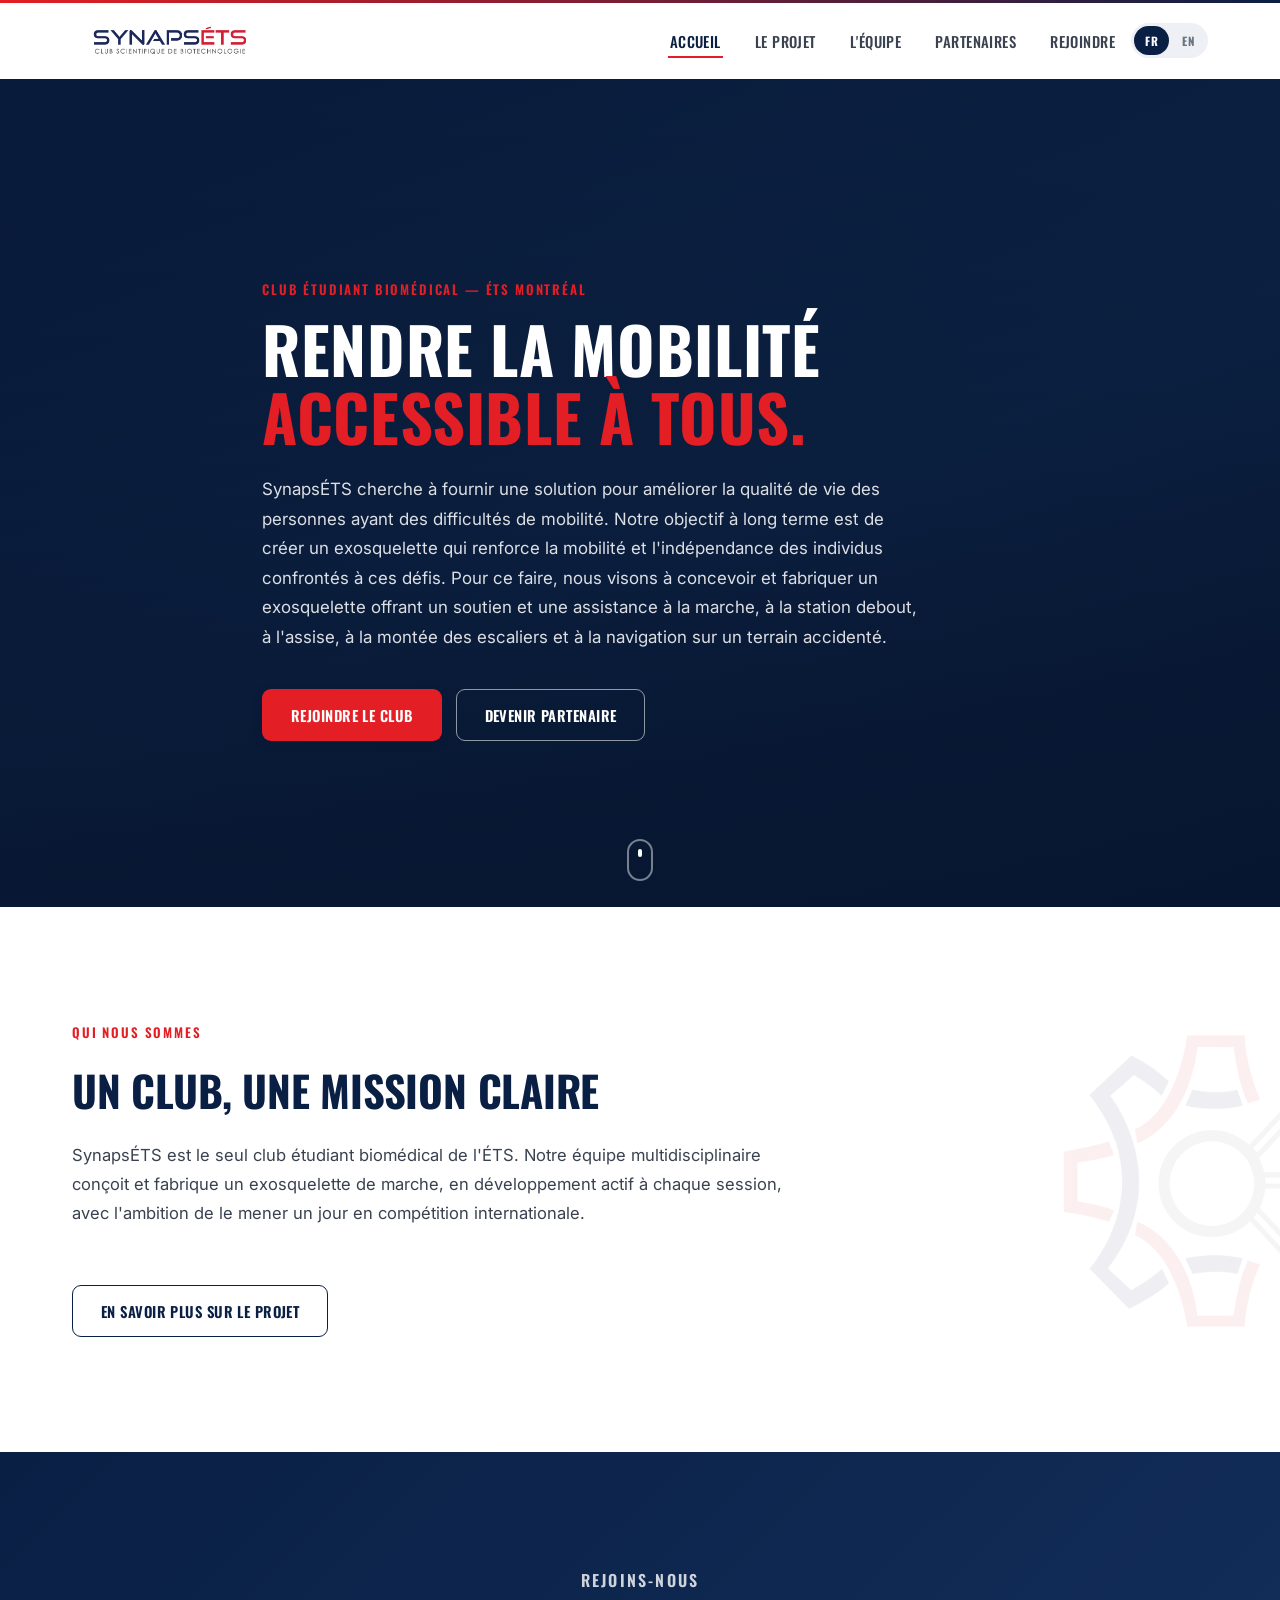
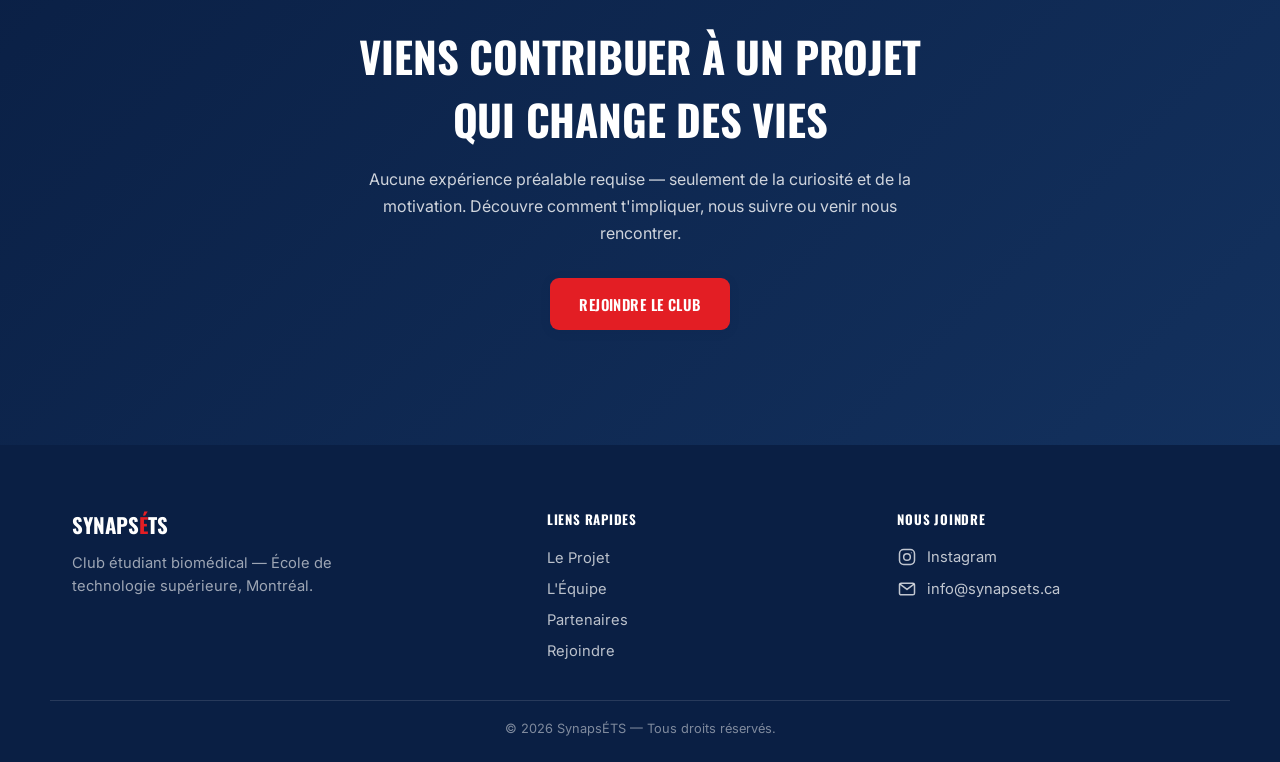
==== commit 272ca96f: "Ajoute le logo-icône en filigrane tournant sur l'accueil Dans la section "Qui nous sommes", ajoute l" ====
--- a/index.html
+++ b/index.html
@@ -94,6 +94,9 @@
 
   <!-- QUI NOUS SOMMES -->
   <section class="section" id="qui-nous-sommes">
+    <div class="who-we-are-icon" aria-hidden="true">
+      <img src="assets/logo-icon.webp" alt="">
+    </div>
     <div class="container who-we-are">
       <p class="section-tag" data-reveal data-i18n="home.who.tag">Qui nous sommes</p>
       <h2 data-reveal data-i18n="home.who.title">Un club, une mission claire</h2>
--- a/css/style.css
+++ b/css/style.css
@@ -390,6 +390,30 @@
 [data-reveal] { opacity: 0; transform: translateY(20px); transition: opacity 0.65s ease, transform 0.65s ease; }
 [data-reveal].is-visible { opacity: 1; transform: translateY(0); }
 
+/* ---------- Accueil : icône du logo en filigrane (section "Qui nous sommes") ----------
+   Positionnée sur le bord droit de la section, rognée d'environ un tiers par
+   le overflow:hidden de la section, opacité réduite pour rester discrète en
+   arrière-plan, et en rotation lente continue façon disque. */
+#qui-nous-sommes { position: relative; overflow: hidden; }
+.who-we-are { position: relative; z-index: 1; }
+.who-we-are-icon {
+  position: absolute;
+  top: 50%;
+  right: 0;
+  width: clamp(240px, 30vw, 420px);
+  opacity: 0.07;
+  transform: translate(33%, -50%);
+  pointer-events: none;
+  z-index: 0;
+}
+.who-we-are-icon img {
+  width: 100%;
+  height: auto;
+  display: block;
+  animation: logoSpin 50s linear infinite;
+}
+@keyframes logoSpin { to { transform: rotate(360deg); } }
+
 /* ---------- Cards génériques (grille de fonctionnalités) ---------- */
 .feature-grid { display: grid; grid-template-columns: 1fr; gap: 22px; }
 @media (min-width: 640px) { .feature-grid { grid-template-columns: repeat(2, 1fr); } }
@@ -734,4 +758,5 @@
   html { scroll-behavior: auto; }
   [data-reveal] { transition: none; opacity: 1; transform: none; }
   .scroll-cue span { animation: none; }
-}
+  .who-we-are-icon img { animation: none; }
+}
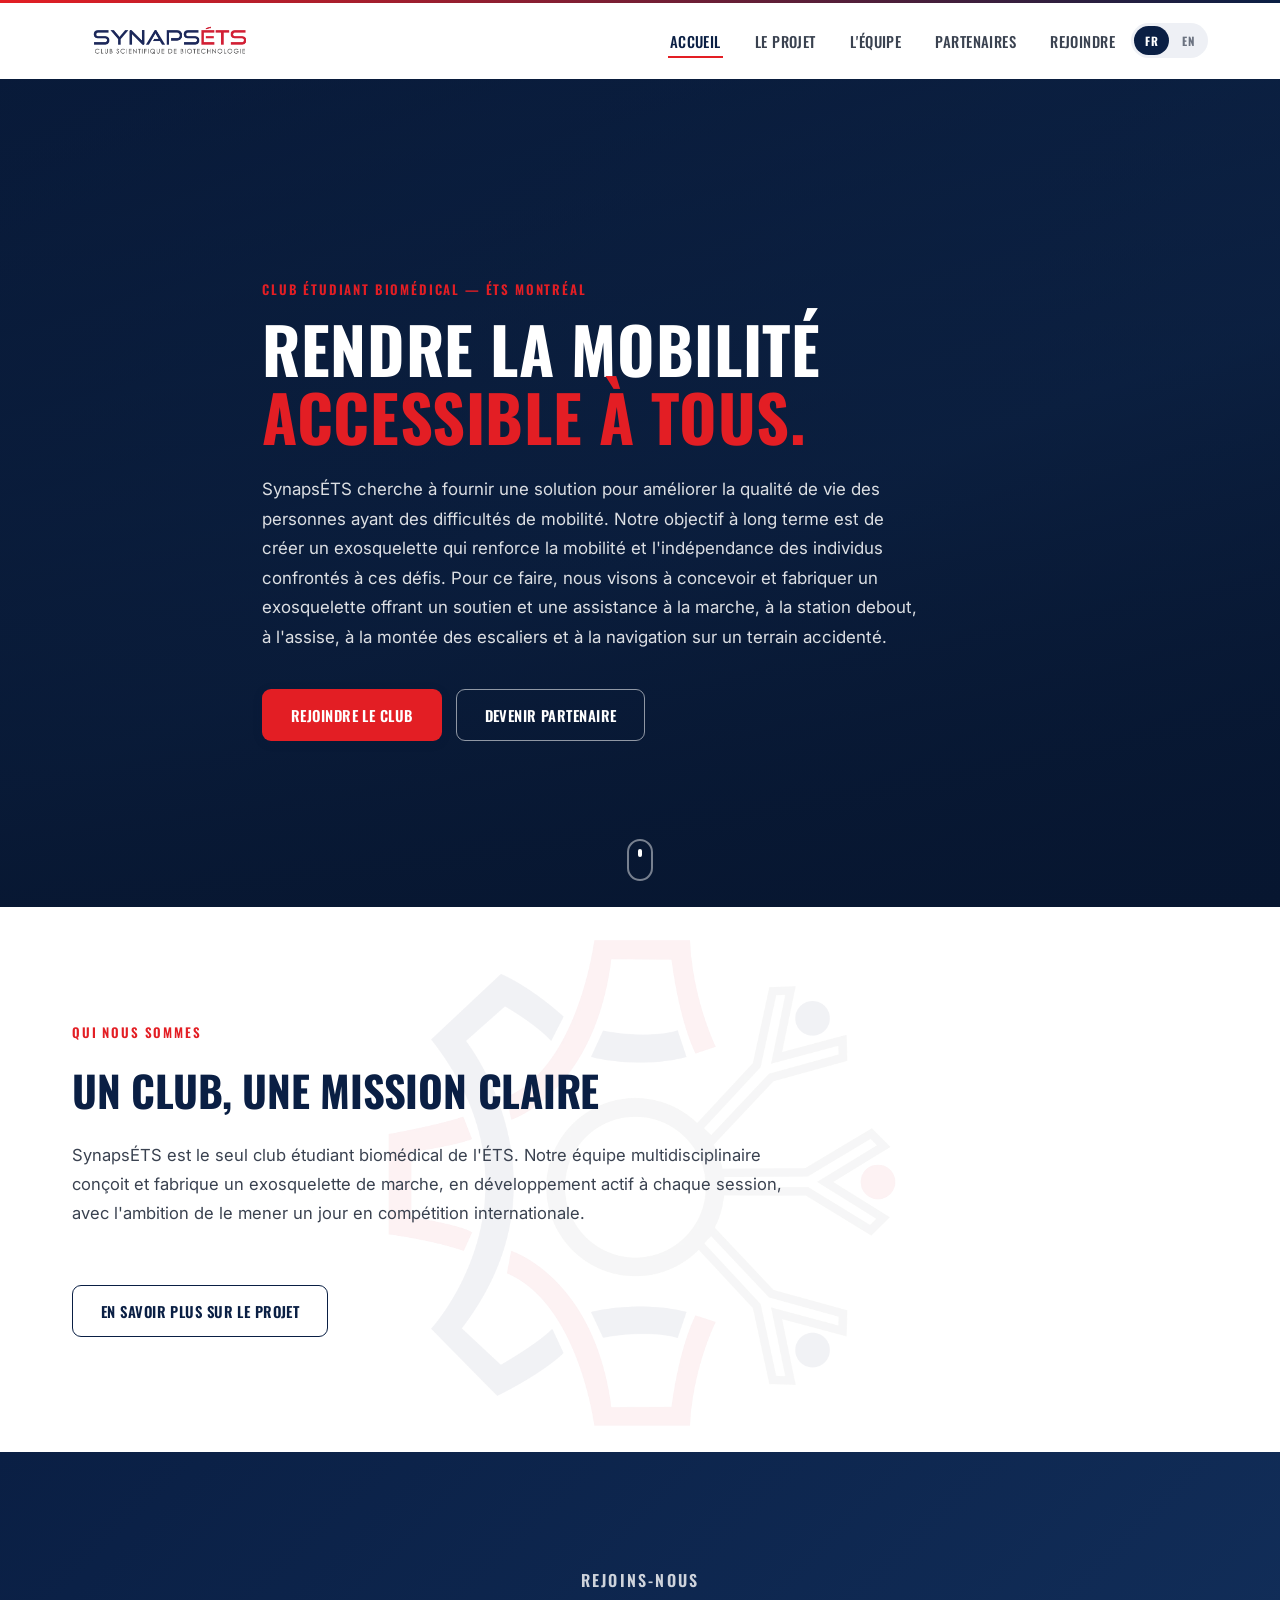
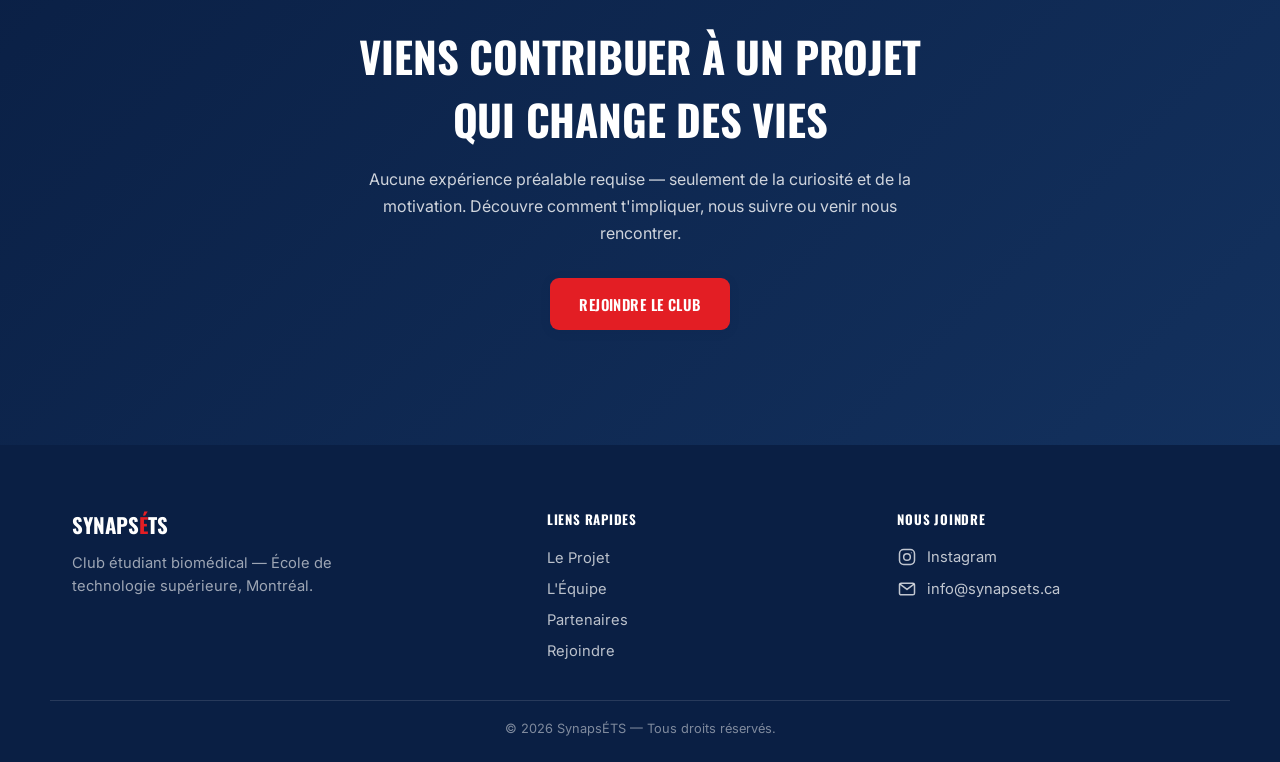
==== commit 1c49a933: "Simplifie le filigrane du logo sur l'accueil Remplace la version précédente (logo décentré, rogné su" ====
--- a/index.html
+++ b/index.html
@@ -94,9 +94,6 @@
 
   <!-- QUI NOUS SOMMES -->
   <section class="section" id="qui-nous-sommes">
-    <div class="who-we-are-icon" aria-hidden="true">
-      <img src="assets/logo-icon.webp" alt="">
-    </div>
     <div class="container who-we-are">
       <p class="section-tag" data-reveal data-i18n="home.who.tag">Qui nous sommes</p>
       <h2 data-reveal data-i18n="home.who.title">Un club, une mission claire</h2>
--- a/css/style.css
+++ b/css/style.css
@@ -390,29 +390,23 @@
 [data-reveal] { opacity: 0; transform: translateY(20px); transition: opacity 0.65s ease, transform 0.65s ease; }
 [data-reveal].is-visible { opacity: 1; transform: translateY(0); }
 
-/* ---------- Accueil : icône du logo en filigrane (section "Qui nous sommes") ----------
-   Positionnée sur le bord droit de la section, rognée d'environ un tiers par
-   le overflow:hidden de la section, opacité réduite pour rester discrète en
-   arrière-plan, et en rotation lente continue façon disque. */
-#qui-nous-sommes { position: relative; overflow: hidden; }
+/* ---------- Accueil : logo en filigrane derrière "Qui nous sommes" ----------
+   Purement décoratif via ::before (aucun élément ajouté au HTML) : le logo
+   est simplement affiché en fond de section, légèrement transparent. */
+#qui-nous-sommes { position: relative; }
 .who-we-are { position: relative; z-index: 1; }
-.who-we-are-icon {
+#qui-nous-sommes::before {
+  content: "";
   position: absolute;
-  top: 50%;
-  right: 0;
-  width: clamp(240px, 30vw, 420px);
-  opacity: 0.07;
-  transform: translate(33%, -50%);
+  inset: 0;
+  background-image: url("../assets/logo-icon.webp");
+  background-repeat: no-repeat;
+  background-position: center;
+  background-size: min(70%, 640px);
+  opacity: 0.06;
   pointer-events: none;
   z-index: 0;
 }
-.who-we-are-icon img {
-  width: 100%;
-  height: auto;
-  display: block;
-  animation: logoSpin 50s linear infinite;
-}
-@keyframes logoSpin { to { transform: rotate(360deg); } }
 
 /* ---------- Cards génériques (grille de fonctionnalités) ---------- */
 .feature-grid { display: grid; grid-template-columns: 1fr; gap: 22px; }
@@ -758,5 +752,4 @@
   html { scroll-behavior: auto; }
   [data-reveal] { transition: none; opacity: 1; transform: none; }
   .scroll-cue span { animation: none; }
-  .who-we-are-icon img { animation: none; }
-}
+}
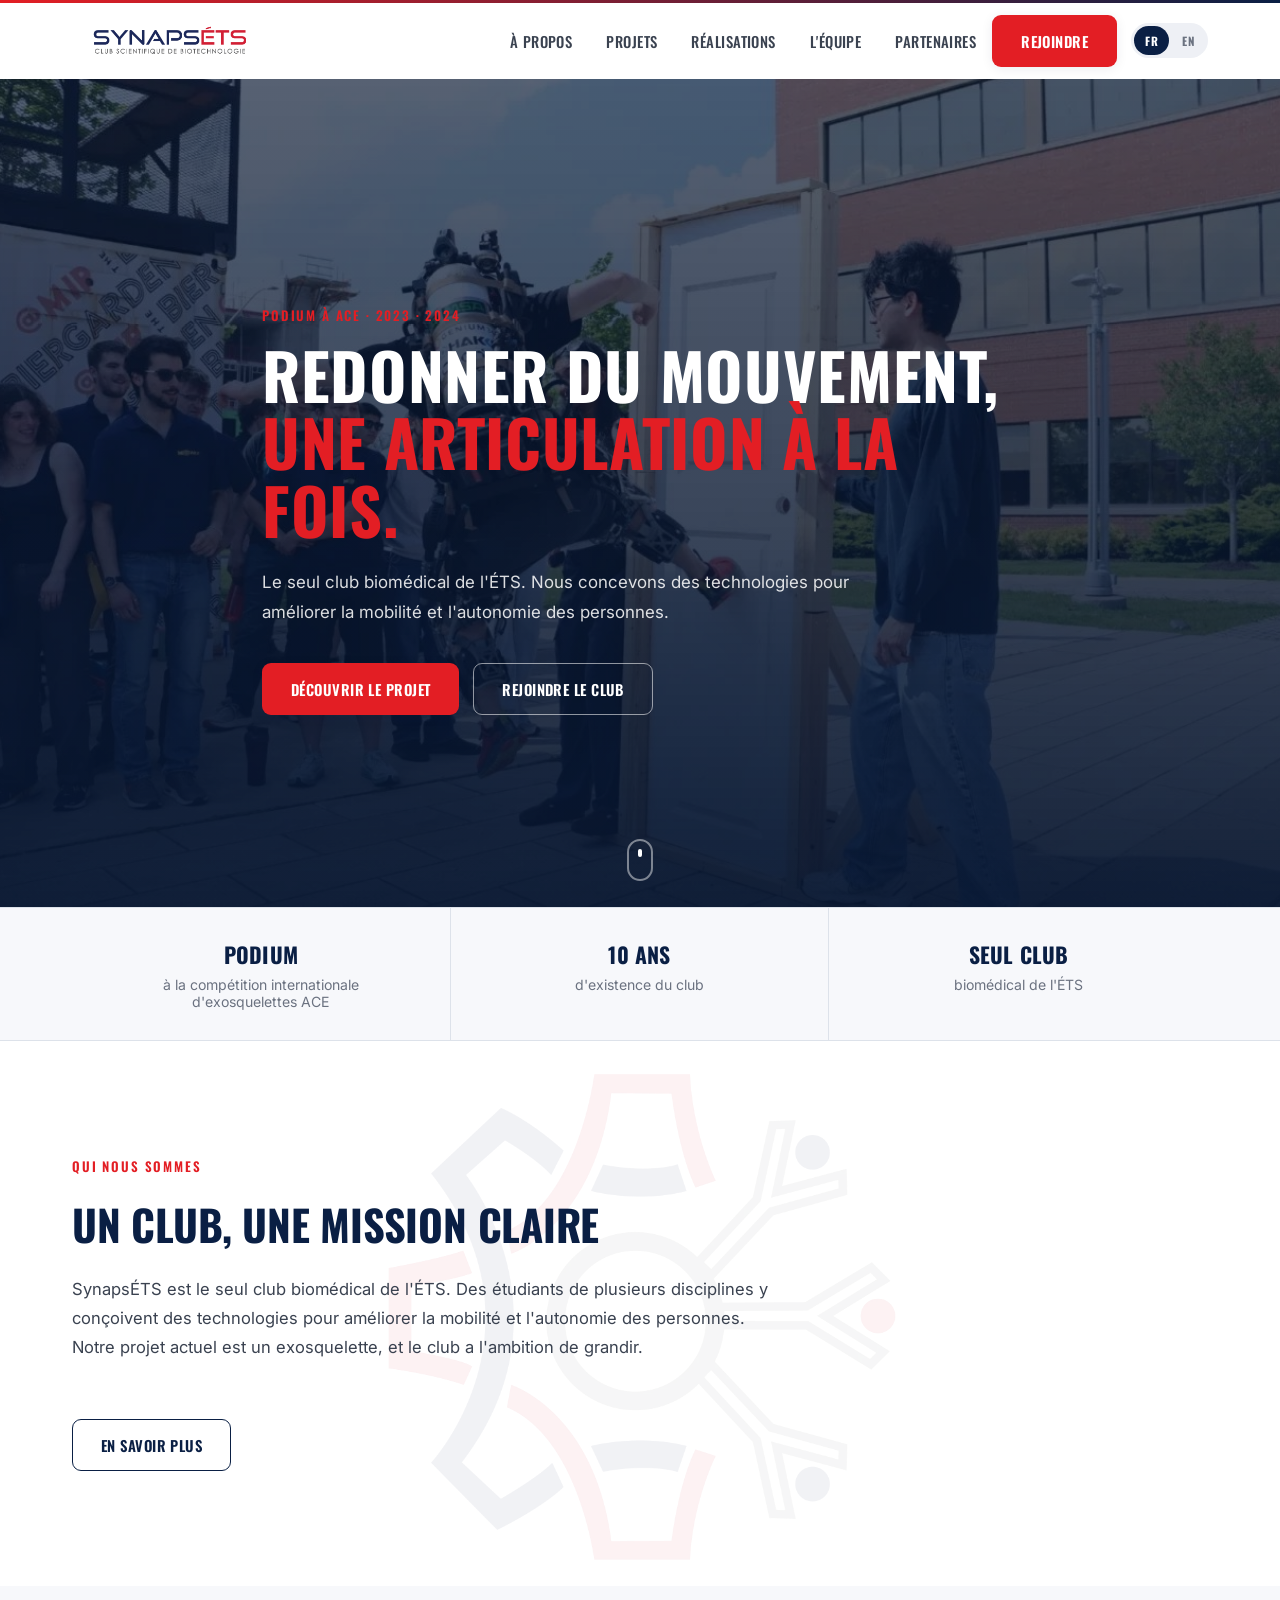
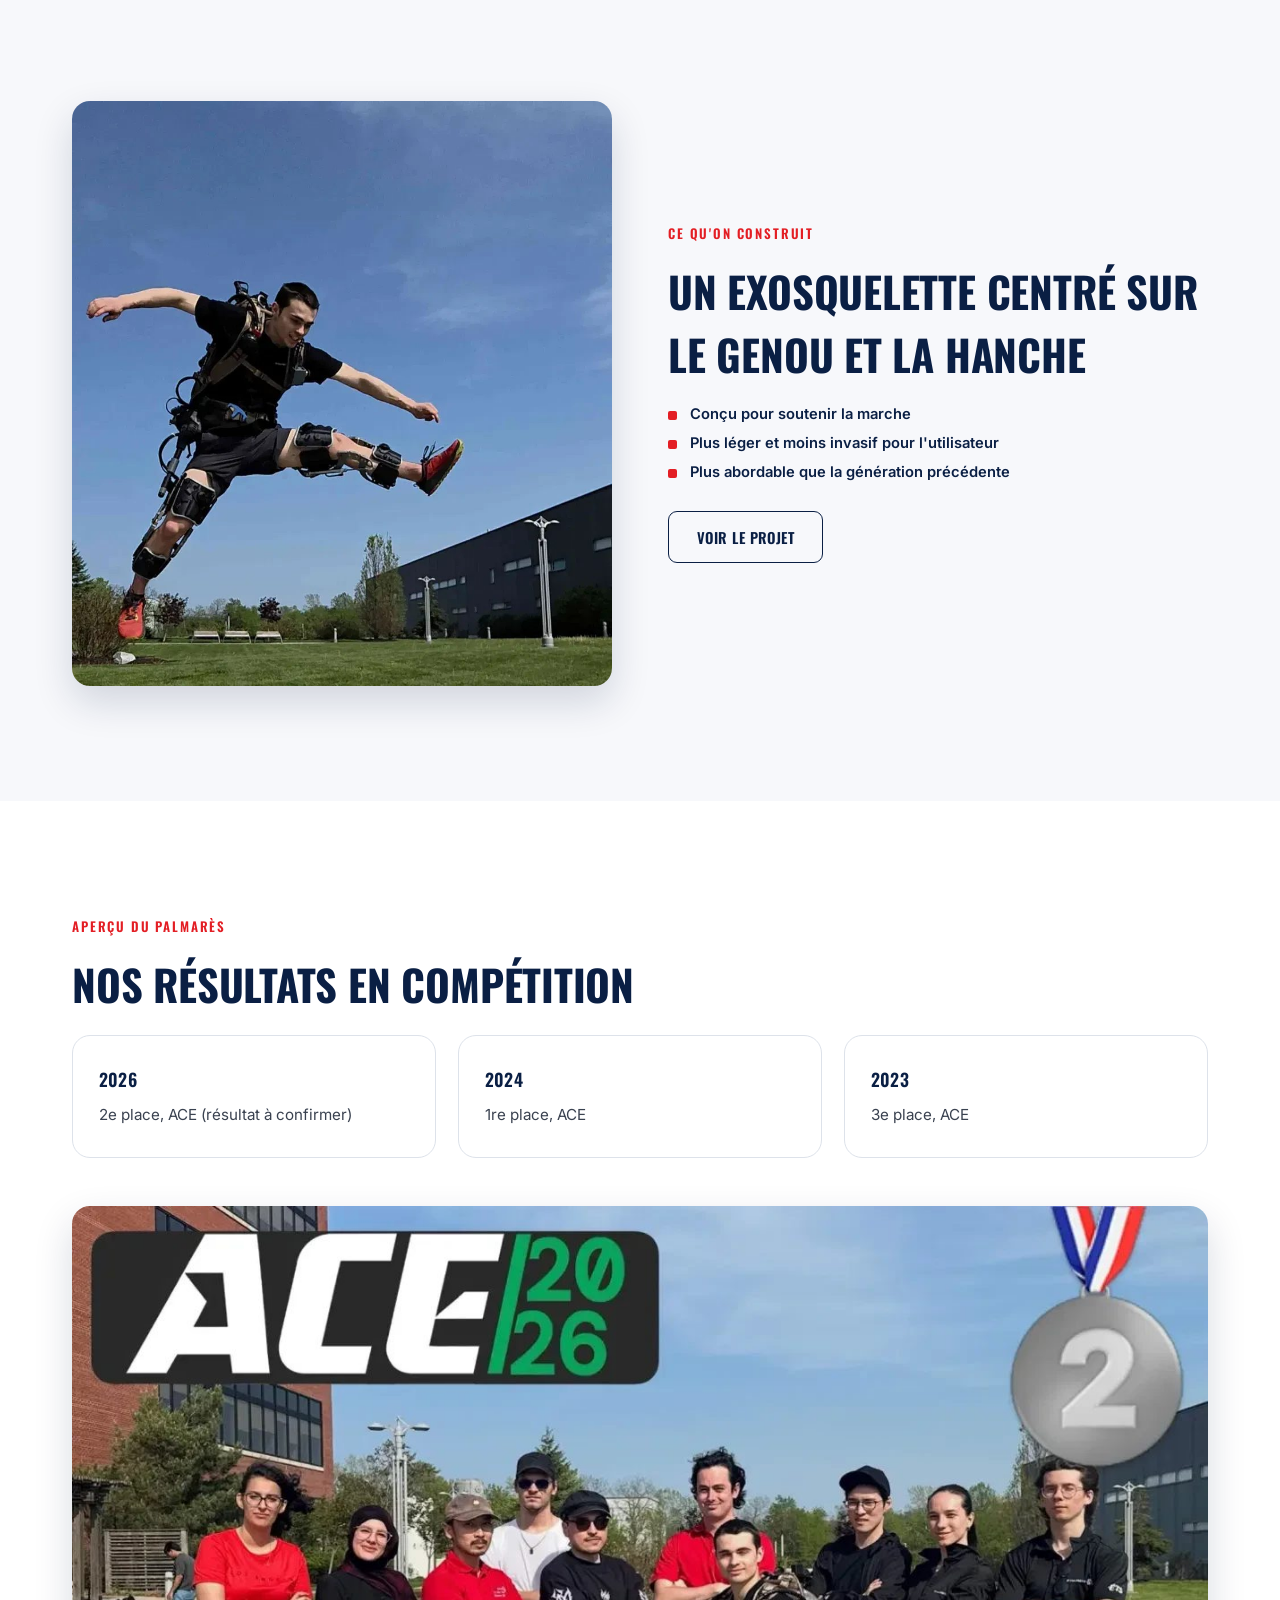
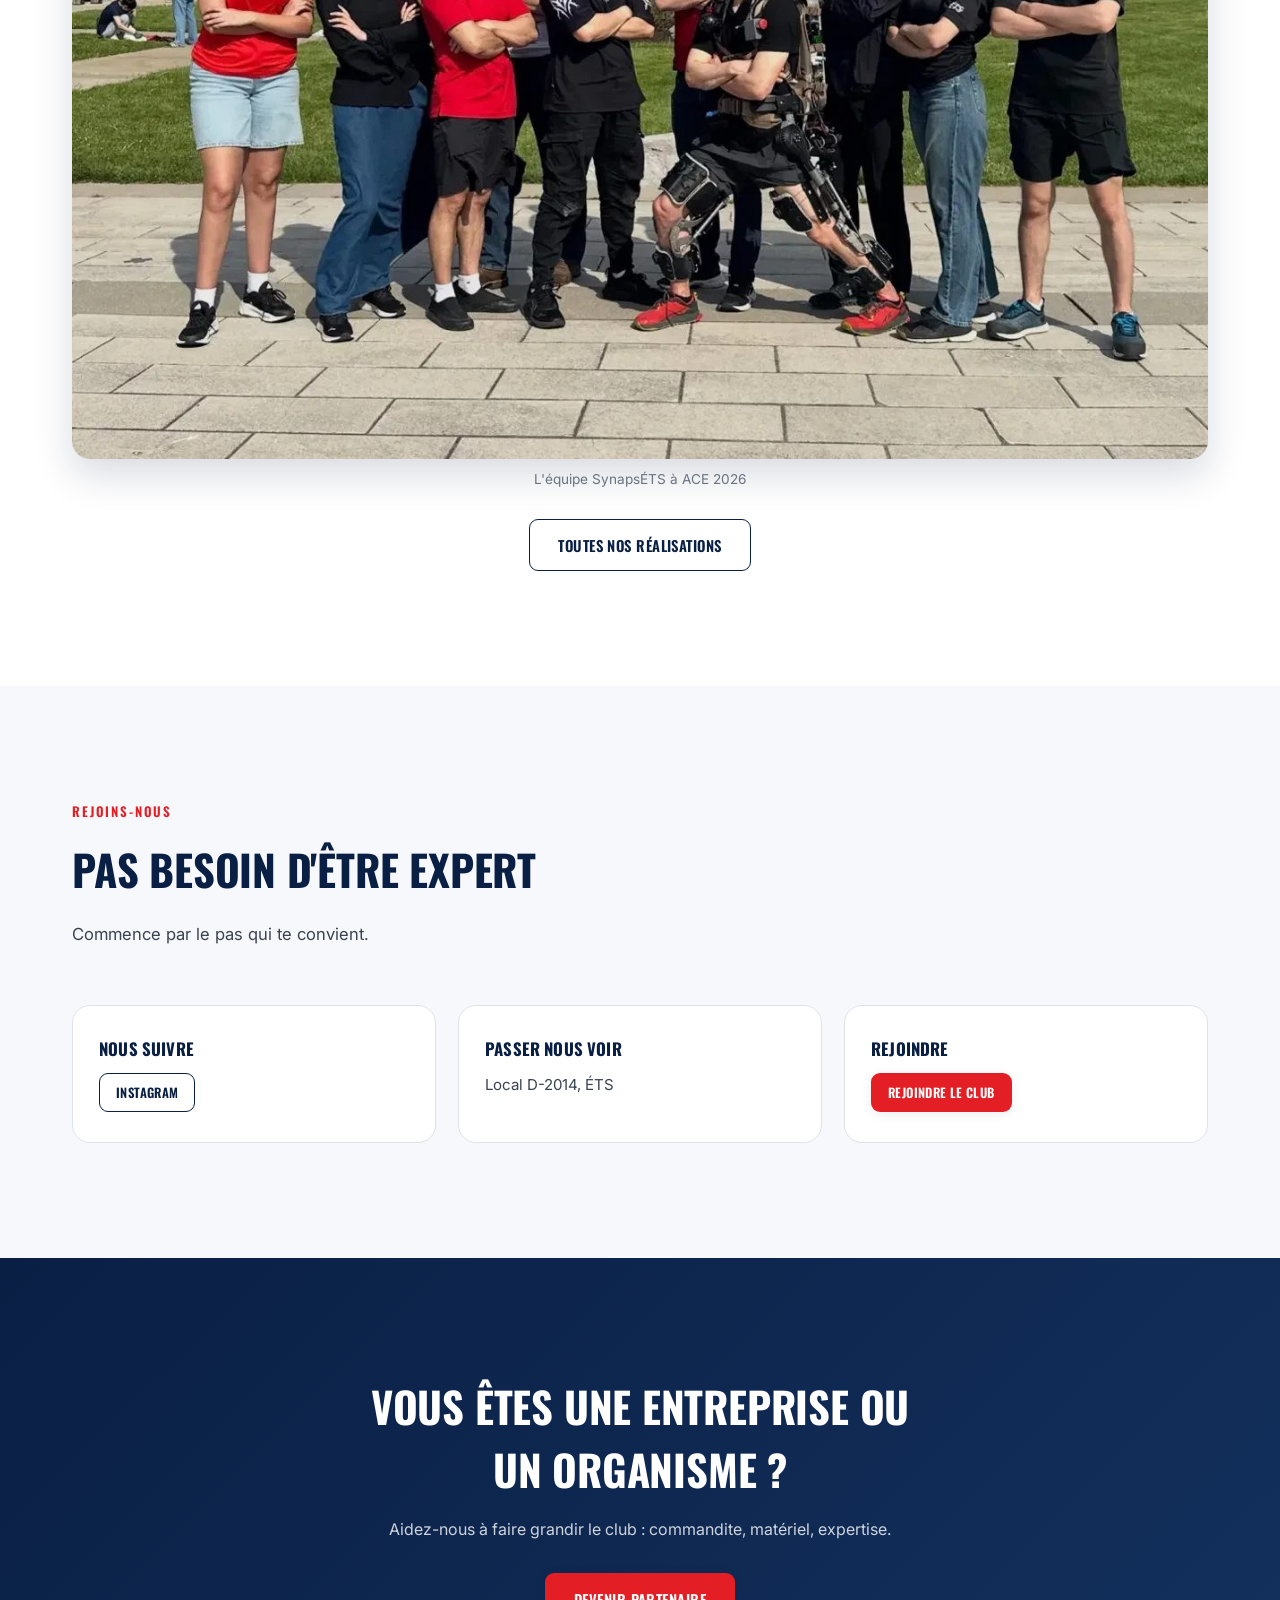
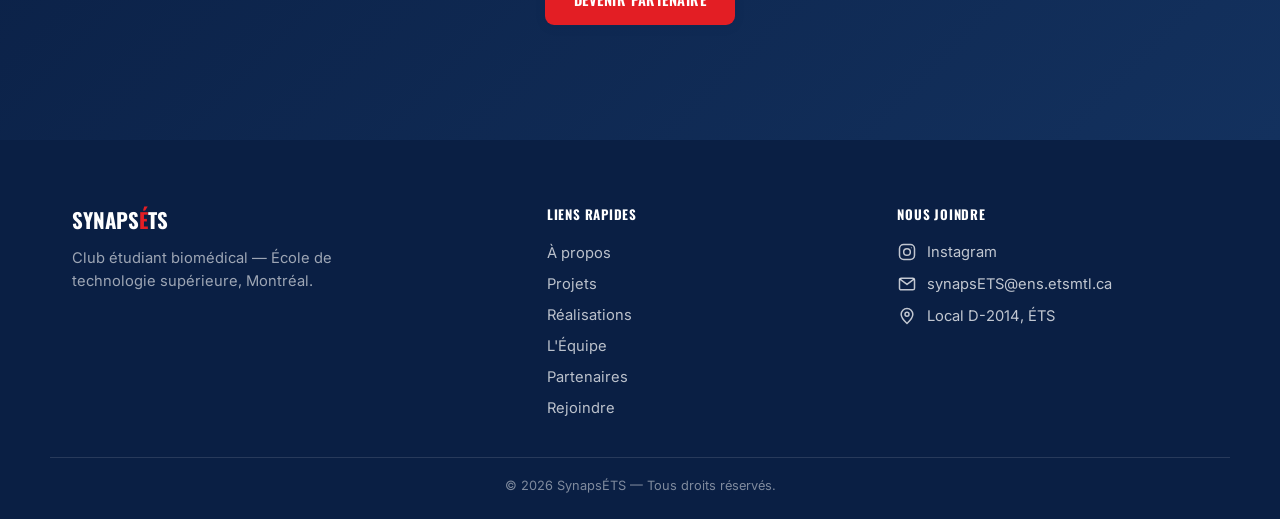
==== commit e8a6c6a6: "Refonte de la page d'accueil : hero photo, palmarès, menu et footer mis à jour Accueil (index.html) " ====
--- a/index.html
+++ b/index.html
@@ -4,8 +4,8 @@
 <meta charset="UTF-8">
 <meta name="viewport" content="width=device-width, initial-scale=1.0">
 <title>SynapsÉTS — Club biomédical de l'ÉTS Montréal | Exosquelette</title>
-<meta name="description" content="SynapsÉTS est le seul club étudiant biomédical de l'ÉTS Montréal. Nous concevons un exosquelette pour améliorer la mobilité et l'indépendance des personnes ayant des difficultés de mobilité.">
-<link rel="icon" href="data:image/svg+xml,%3Csvg xmlns='http://www.w3.org/2000/svg' viewBox='0 0 100 100'%3E%3Crect width='100' height='100' rx='20' fill='%230A1F44'/%3E%3Ctext x='50' y='68' font-size='58' font-family='Arial, sans-serif' font-weight='700' fill='%23E31E24' text-anchor='middle'%3ES%3C/text%3E%3C/svg%3E">
+<meta name="description" content="SynapsÉTS est le seul club étudiant biomédical de l'ÉTS Montréal. Nous concevons des technologies pour améliorer la mobilité et l'autonomie des personnes.">
+<link rel="icon" type="image/png" href="assets/favicon.png">
 <link rel="preconnect" href="https://fonts.googleapis.com">
 <link rel="preconnect" href="https://fonts.gstatic.com" crossorigin>
 <link rel="stylesheet" href="https://fonts.googleapis.com/css2?family=Oswald:wght@500;600;700&family=Inter:wght@400;500;600;700&display=swap">
@@ -25,13 +25,15 @@
     <div class="header-right">
       <nav class="main-nav" aria-label="Navigation principale">
         <ul>
-          <li><a href="index.html" aria-current="page" data-i18n="nav.home">Accueil</a></li>
-          <li><a href="projet.html" data-i18n="nav.project">Le Projet</a></li>
+          <li><a href="apropos.html" data-i18n="nav.about">À propos</a></li>
+          <li><a href="projet.html" data-i18n="nav.project">Projets</a></li>
+          <li><a href="realisations.html" data-i18n="nav.achievements">Réalisations</a></li>
           <li><a href="equipe.html" data-i18n="nav.team">L'Équipe</a></li>
           <li><a href="partenaires.html" data-i18n="nav.partners">Partenaires</a></li>
-          <li><a href="rejoindre.html" data-i18n="nav.join">Rejoindre</a></li>
         </ul>
       </nav>
+
+      <a href="rejoindre.html" class="btn btn-primary btn-nav" data-i18n="nav.join">Rejoindre</a>
 
       <div class="lang-switch" role="group" aria-label="Choix de la langue / Language selector">
         <button type="button" class="lang-btn" data-lang="fr" aria-pressed="true">FR</button>
@@ -46,8 +48,9 @@
 
   <div class="mobile-nav-panel" id="mobile-nav">
     <ul>
-      <li><a href="index.html" aria-current="page" data-i18n="nav.home">Accueil</a></li>
-      <li><a href="projet.html" data-i18n="nav.project">Le Projet</a></li>
+      <li><a href="apropos.html" data-i18n="nav.about">À propos</a></li>
+      <li><a href="projet.html" data-i18n="nav.project">Projets</a></li>
+      <li><a href="realisations.html" data-i18n="nav.achievements">Réalisations</a></li>
       <li><a href="equipe.html" data-i18n="nav.team">L'Équipe</a></li>
       <li><a href="partenaires.html" data-i18n="nav.partners">Partenaires</a></li>
       <li><a href="rejoindre.html" data-i18n="nav.join">Rejoindre</a></li>
@@ -57,39 +60,58 @@
 
 <main id="main">
 
-  <!-- HERO — vidéo en arrière-plan -->
+  <!-- HERO — photo plein écran + lent zoom CSS -->
   <section class="hero">
     <div class="hero-media" id="hero-media">
       <!--
-        Emplacement de la vraie vidéo d'atelier (étudiants au travail sur l'exosquelette),
-        façon Baja ÉTS. Déposer le fichier ici : assets/hero-video.mp4
-        (autoplay + muted + loop + playsinline, sans contrôles). Tant que le
-        fichier n'existe pas, cette balise échoue silencieusement et le
-        dégradé sombre défini sur .hero-media reste visible en arrière-plan.
-      -->
+        Vidéo d'atelier (à réactiver plus tard) : déposer le fichier réel
+        dans assets/hero-video.mp4, puis décommenter le bloc ci-dessous et
+        retirer <img class="hero-photo"> juste en dessous.
+
       <video class="hero-video" autoplay muted loop playsinline poster="assets/hero-poster.svg">
         <source src="assets/hero-video.mp4" type="video/mp4">
       </video>
+      -->
+      <img src="assets/photos/ace-porte.jpg" alt="" aria-hidden="true" class="hero-photo">
 
       <div class="hero-overlay"></div>
     </div>
 
     <div class="container hero-inner">
-      <p class="eyebrow" data-reveal data-i18n="home.hero.eyebrow">Club étudiant biomédical — ÉTS Montréal</p>
-      <h1 data-reveal data-i18n="home.hero.title">Rendre la mobilité <span class="accent">accessible à tous.</span></h1>
+      <p class="eyebrow" data-reveal data-i18n="home.hero.badge">Podium à ACE · 2023 · 2024</p>
+      <h1 data-reveal data-i18n="home.hero.title">Redonner du mouvement, <span class="accent">une articulation à la fois.</span></h1>
       <p class="hero-lead" data-reveal data-i18n="home.hero.lead">
-        SynapsÉTS cherche à fournir une solution pour améliorer la qualité de vie des personnes
-        ayant des difficultés de mobilité. Notre objectif à long terme est de créer un exosquelette
-        qui renforce la mobilité et l'indépendance des individus confrontés à ces défis.
+        Le seul club biomédical de l'ÉTS. Nous concevons des technologies pour améliorer la mobilité
+        et l'autonomie des personnes.
       </p>
       <div class="hero-actions" data-reveal>
-        <a href="rejoindre.html" class="btn btn-primary" data-i18n="home.hero.cta1">Rejoindre le club</a>
-        <a href="partenaires.html" class="btn btn-outline-light" data-i18n="home.hero.cta2">Devenir partenaire</a>
-      </div>
-    </div>
-    <a href="#qui-nous-sommes" class="scroll-cue" aria-label="Découvrir SynapsÉTS">
+        <a href="projet.html" class="btn btn-primary" data-i18n="home.hero.cta1">Découvrir le projet</a>
+        <a href="rejoindre.html" class="btn btn-outline-light" data-i18n="home.hero.cta2">Rejoindre le club</a>
+      </div>
+    </div>
+    <a href="#reperes" class="scroll-cue" aria-label="Découvrir SynapsÉTS">
       <span></span>
     </a>
+  </section>
+
+  <!-- BANDE DE FAITS -->
+  <section class="facts-strip" id="reperes">
+    <div class="container">
+      <div class="facts-grid">
+        <div class="fact-item" data-reveal>
+          <p class="fact-value" data-i18n="home.facts.fact1Value">Podium</p>
+          <p class="fact-label" data-i18n="home.facts.fact1Label">à la compétition internationale d'exosquelettes ACE</p>
+        </div>
+        <div class="fact-item" data-reveal>
+          <p class="fact-value" data-i18n="home.facts.fact2Value">10 ans</p>
+          <p class="fact-label" data-i18n="home.facts.fact2Label">d'existence du club</p>
+        </div>
+        <div class="fact-item" data-reveal>
+          <p class="fact-value" data-i18n="home.facts.fact3Value">Seul club</p>
+          <p class="fact-label" data-i18n="home.facts.fact3Label">biomédical de l'ÉTS</p>
+        </div>
+      </div>
+    </div>
   </section>
 
   <!-- QUI NOUS SOMMES -->
@@ -98,25 +120,104 @@
       <p class="section-tag" data-reveal data-i18n="home.who.tag">Qui nous sommes</p>
       <h2 data-reveal data-i18n="home.who.title">Un club, une mission claire</h2>
       <p class="section-lead" data-reveal data-i18n="home.who.text">
-        SynapsÉTS est le seul club étudiant biomédical de l'ÉTS. Notre équipe multidisciplinaire
-        conçoit et fabrique un exosquelette de marche, en développement actif à chaque session, avec
-        l'ambition de le mener un jour en compétition internationale.
+        SynapsÉTS est le seul club biomédical de l'ÉTS. Des étudiants de plusieurs disciplines y
+        conçoivent des technologies pour améliorer la mobilité et l'autonomie des personnes. Notre
+        projet actuel est un exosquelette, et le club a l'ambition de grandir.
       </p>
-      <a href="projet.html" class="btn btn-outline" data-reveal data-i18n="home.who.button">En savoir plus sur le projet</a>
-    </div>
-  </section>
-
-  <!-- REJOINS-NOUS -->
+      <a href="apropos.html" class="btn btn-outline" data-reveal data-i18n="home.who.button">En savoir plus</a>
+    </div>
+  </section>
+
+  <!-- CE QU'ON CONSTRUIT -->
+  <section class="section alt-bg">
+    <div class="container build-split">
+      <div class="build-image" data-reveal>
+        <img
+          src="assets/photos/ace-saut.jpg"
+          alt="Un membre du club en plein saut, équipé de l'exosquelette SynapsÉTS"
+          data-i18n-alt="home.build.alt"
+          loading="lazy">
+      </div>
+      <div class="build-text">
+        <p class="section-tag" data-reveal data-i18n="home.build.tag">Ce qu'on construit</p>
+        <h2 data-reveal data-i18n="home.build.title">Un exosquelette centré sur le genou et la hanche</h2>
+        <ul class="tier-perks build-list" data-reveal>
+          <li data-i18n="home.build.point1">Conçu pour soutenir la marche</li>
+          <li data-i18n="home.build.point2">Plus léger et moins invasif pour l'utilisateur</li>
+          <li data-i18n="home.build.point3">Plus abordable que la génération précédente</li>
+        </ul>
+        <a href="projet.html" class="btn btn-outline" data-reveal data-i18n="home.build.button">Voir le projet</a>
+      </div>
+    </div>
+  </section>
+
+  <!-- APERÇU DU PALMARÈS -->
+  <section class="section">
+    <div class="container">
+      <p class="section-tag" data-reveal data-i18n="home.results.tag">Aperçu du palmarès</p>
+      <h2 data-reveal data-i18n="home.results.title">Nos résultats en compétition</h2>
+
+      <div class="feature-grid results-grid">
+        <div class="feature-card" data-reveal>
+          <h3 data-i18n="home.results.result1Title">2026</h3>
+          <p data-i18n="home.results.result1Text">2e place, ACE (résultat à confirmer)</p>
+        </div>
+        <div class="feature-card" data-reveal>
+          <h3 data-i18n="home.results.result2Title">2024</h3>
+          <p data-i18n="home.results.result2Text">1re place, ACE</p>
+        </div>
+        <div class="feature-card" data-reveal>
+          <h3 data-i18n="home.results.result3Title">2023</h3>
+          <p data-i18n="home.results.result3Text">3e place, ACE</p>
+        </div>
+      </div>
+
+      <figure class="ambiance-photo" data-reveal>
+        <img
+          src="assets/photos/ace-equipe-2026.jpg"
+          alt="L'équipe SynapsÉTS à ACE 2026"
+          data-i18n-alt="home.results.ambianceAlt"
+          loading="lazy">
+        <figcaption class="ambiance-caption" data-i18n="home.results.ambianceCaption">L'équipe SynapsÉTS à ACE 2026</figcaption>
+      </figure>
+
+      <div class="results-cta" data-reveal>
+        <a href="realisations.html" class="btn btn-outline" data-i18n="home.results.button">Toutes nos réalisations</a>
+      </div>
+    </div>
+  </section>
+
+  <!-- REJOINS-NOUS, TROIS NIVEAUX -->
+  <section class="section alt-bg">
+    <div class="container">
+      <p class="section-tag" data-reveal data-i18n="home.join.tag">Rejoins-nous</p>
+      <h2 data-reveal data-i18n="home.join.title">Pas besoin d'être expert</h2>
+      <p class="section-lead" data-reveal data-i18n="home.join.text">Commence par le pas qui te convient.</p>
+
+      <div class="paths-grid">
+        <div class="path-card" data-reveal>
+          <h3 data-i18n="home.join.path1Title">Nous suivre</h3>
+          <a href="#" class="btn btn-outline btn-sm" data-i18n="home.join.path1Button" aria-label="Instagram de SynapsÉTS (à venir)">Instagram</a>
+        </div>
+        <div class="path-card" data-reveal>
+          <h3 data-i18n="home.join.path2Title">Passer nous voir</h3>
+          <p data-i18n="home.join.path2Text">Local D-2014, ÉTS</p>
+        </div>
+        <div class="path-card" data-reveal>
+          <h3 data-i18n="home.join.path3Title">Rejoindre</h3>
+          <a href="rejoindre.html" class="btn btn-primary btn-sm" data-i18n="home.join.path3Button">Rejoindre le club</a>
+        </div>
+      </div>
+    </div>
+  </section>
+
+  <!-- BANDE ORGANISATIONS -->
   <section class="section cta-banner">
     <div class="container cta-banner-inner">
-      <p class="section-tag section-tag-light" data-reveal data-i18n="home.join.tag">Rejoins-nous</p>
-      <h2 data-reveal data-i18n="home.join.title">Viens contribuer à un projet qui change des vies</h2>
-      <p data-reveal data-i18n="home.join.text">
-        Aucune expérience préalable requise — seulement de la curiosité et de la motivation. Découvre
-        comment t'impliquer, nous suivre ou venir nous rencontrer.
-      </p>
+      <h2 data-reveal data-i18n="home.orgs.title">Vous êtes une entreprise ou un organisme ?</h2>
+      <p data-reveal data-i18n="home.orgs.text">Aidez-nous à faire grandir le club : commandite, matériel, expertise.</p>
       <div class="cta-banner-actions" data-reveal>
-        <a href="rejoindre.html" class="btn btn-primary" data-i18n="home.join.button">Rejoindre le club</a>
+        <a href="partenaires.html" class="btn btn-primary" data-i18n="home.orgs.button">Devenir partenaire</a>
       </div>
     </div>
   </section>
@@ -133,7 +234,9 @@
     <div class="footer-links">
       <h3 data-i18n="footer.quicklinksTitle">Liens rapides</h3>
       <ul class="footer-quicklinks">
-        <li><a href="projet.html" data-i18n="nav.project">Le Projet</a></li>
+        <li><a href="apropos.html" data-i18n="nav.about">À propos</a></li>
+        <li><a href="projet.html" data-i18n="nav.project">Projets</a></li>
+        <li><a href="realisations.html" data-i18n="nav.achievements">Réalisations</a></li>
         <li><a href="equipe.html" data-i18n="nav.team">L'Équipe</a></li>
         <li><a href="partenaires.html" data-i18n="nav.partners">Partenaires</a></li>
         <li><a href="rejoindre.html" data-i18n="nav.join">Rejoindre</a></li>
@@ -154,13 +257,20 @@
           </a>
         </li>
         <li>
-          <a href="mailto:info@synapsets.ca">
+          <a href="mailto:synapsETS@ens.etsmtl.ca">
             <svg viewBox="0 0 24 24" width="20" height="20" fill="none" stroke="currentColor" stroke-width="1.8">
               <rect x="3" y="5" width="18" height="14" rx="2"/>
               <path d="M4 6.5l8 6 8-6" stroke-linecap="round" stroke-linejoin="round"/>
             </svg>
-            <span>info@synapsets.ca</span>
+            <span>synapsETS@ens.etsmtl.ca</span>
           </a>
+        </li>
+        <li class="social-list-item">
+          <svg viewBox="0 0 24 24" width="20" height="20" fill="none" stroke="currentColor" stroke-width="1.8" aria-hidden="true">
+            <path d="M12 21s-7-6.2-7-11a7 7 0 0 1 14 0c0 4.8-7 11-7 11z" stroke-linejoin="round"/>
+            <circle cx="12" cy="10" r="2.4"/>
+          </svg>
+          <span data-i18n="footer.address">Local D-2014, ÉTS</span>
         </li>
       </ul>
     </div>
--- a/css/style.css
+++ b/css/style.css
@@ -317,10 +317,28 @@
    Tant qu'aucun fichier assets/hero-video.mp4 n'est déposé, il reste
    invisible et laisse voir le dégradé sombre défini sur .hero-media. */
 .hero-media.video-ready .hero-video { opacity: 1; }
+/* Photo de fond du hero (assets/photos/ace-porte.jpg) avec lent zoom
+   d'entrée façon Ken Burns, jouée une seule fois. */
+.hero-photo {
+  position: absolute;
+  inset: 0;
+  width: 100%;
+  height: 100%;
+  object-fit: cover;
+  transform: scale(1);
+  animation: heroZoom 20s ease-out forwards;
+}
+@keyframes heroZoom {
+  from { transform: scale(1); }
+  to { transform: scale(1.06); }
+}
 .hero-overlay {
   position: absolute;
   inset: 0;
-  background: linear-gradient(180deg, rgba(7,22,48,0.55) 0%, rgba(7,22,48,0.72) 55%, rgba(7,22,48,0.92) 100%);
+  /* Assombri un peu plus qu'un simple dégradé sur fond uni : avec une vraie
+     photo (ciel clair, porte blanche) derrière, ce niveau garde un contraste
+     AA pour le texte blanc quelle que soit la zone de l'image sous le texte. */
+  background: linear-gradient(180deg, rgba(7,22,48,0.68) 0%, rgba(7,22,48,0.8) 55%, rgba(7,22,48,0.94) 100%);
 }
 .hero-inner {
   position: relative;
@@ -408,10 +426,45 @@
   z-index: 0;
 }
 
+/* ---------- Accueil : bande de faits (sous le hero) ---------- */
+.facts-strip { background: var(--gray-50); border-top: 1px solid var(--gray-200); border-bottom: 1px solid var(--gray-200); }
+.facts-grid { display: grid; grid-template-columns: 1fr; }
+@media (min-width: 780px) { .facts-grid { grid-template-columns: repeat(3, 1fr); } }
+.fact-item {
+  padding: 30px 24px;
+  text-align: center;
+  border-bottom: 1px solid var(--gray-200);
+}
+.fact-item:last-child { border-bottom: none; }
+@media (min-width: 780px) {
+  .fact-item { border-bottom: none; border-right: 1px solid var(--gray-200); }
+  .fact-item:last-child { border-right: none; }
+}
+.fact-value { font-family: var(--font-display); font-weight: 700; font-size: 1.35rem; color: var(--navy); text-transform: uppercase; letter-spacing: 0.01em; margin-bottom: 6px; }
+.fact-label { color: var(--gray-500); font-size: 0.88rem; max-width: 280px; margin: 0 auto; }
+
+/* ---------- Accueil : "Ce qu'on construit" (image + texte) ---------- */
+.build-split { display: grid; grid-template-columns: 1fr; gap: 32px; align-items: center; }
+@media (min-width: 860px) { .build-split { grid-template-columns: 1fr 1fr; gap: 56px; } }
+.build-image img { width: 100%; height: auto; display: block; border-radius: var(--radius-lg); box-shadow: var(--shadow-md); }
+.build-list { margin-bottom: 30px; }
+
+/* ---------- Accueil : aperçu du palmarès ---------- */
+.ambiance-photo { margin: clamp(32px, 5vw, 48px) 0 32px; }
+.ambiance-photo img { width: 100%; height: auto; display: block; border-radius: var(--radius-lg); box-shadow: var(--shadow-md); }
+.ambiance-caption { margin-top: 12px; color: var(--gray-500); font-size: 0.85rem; text-align: center; }
+.results-cta { text-align: center; }
+
 /* ---------- Cards génériques (grille de fonctionnalités) ---------- */
 .feature-grid { display: grid; grid-template-columns: 1fr; gap: 22px; }
 @media (min-width: 640px) { .feature-grid { grid-template-columns: repeat(2, 1fr); } }
 @media (min-width: 1000px) { .feature-grid { grid-template-columns: repeat(4, 1fr); } }
+
+/* Variante à 3 colonnes (au lieu de 4) pour la grille de résultats de
+   l'accueil — doit rester après .feature-grid pour que la cascade gagne
+   (même spécificité, priorité au dernier déclaré). */
+.results-grid { grid-template-columns: 1fr; }
+@media (min-width: 640px) { .results-grid { grid-template-columns: repeat(3, 1fr); } }
 
 .feature-card {
   background: #fff;
@@ -744,6 +797,7 @@
 .social-list { display: flex; flex-direction: column; gap: 12px; }
 .social-list a { display: flex; align-items: center; gap: 10px; color: rgba(255,255,255,0.75); font-size: 0.92rem; transition: color 0.15s ease; }
 .social-list a:hover { color: #fff; }
+.social-list-item { display: flex; align-items: center; gap: 10px; color: rgba(255,255,255,0.75); font-size: 0.92rem; }
 .footer-bottom { padding: 20px 0 26px; }
 .footer-bottom p { color: rgba(255,255,255,0.48); font-size: 0.8rem; text-align: center; }
 
@@ -752,4 +806,5 @@
   html { scroll-behavior: auto; }
   [data-reveal] { transition: none; opacity: 1; transform: none; }
   .scroll-cue span { animation: none; }
-}
+  .hero-photo { animation: none; }
+}
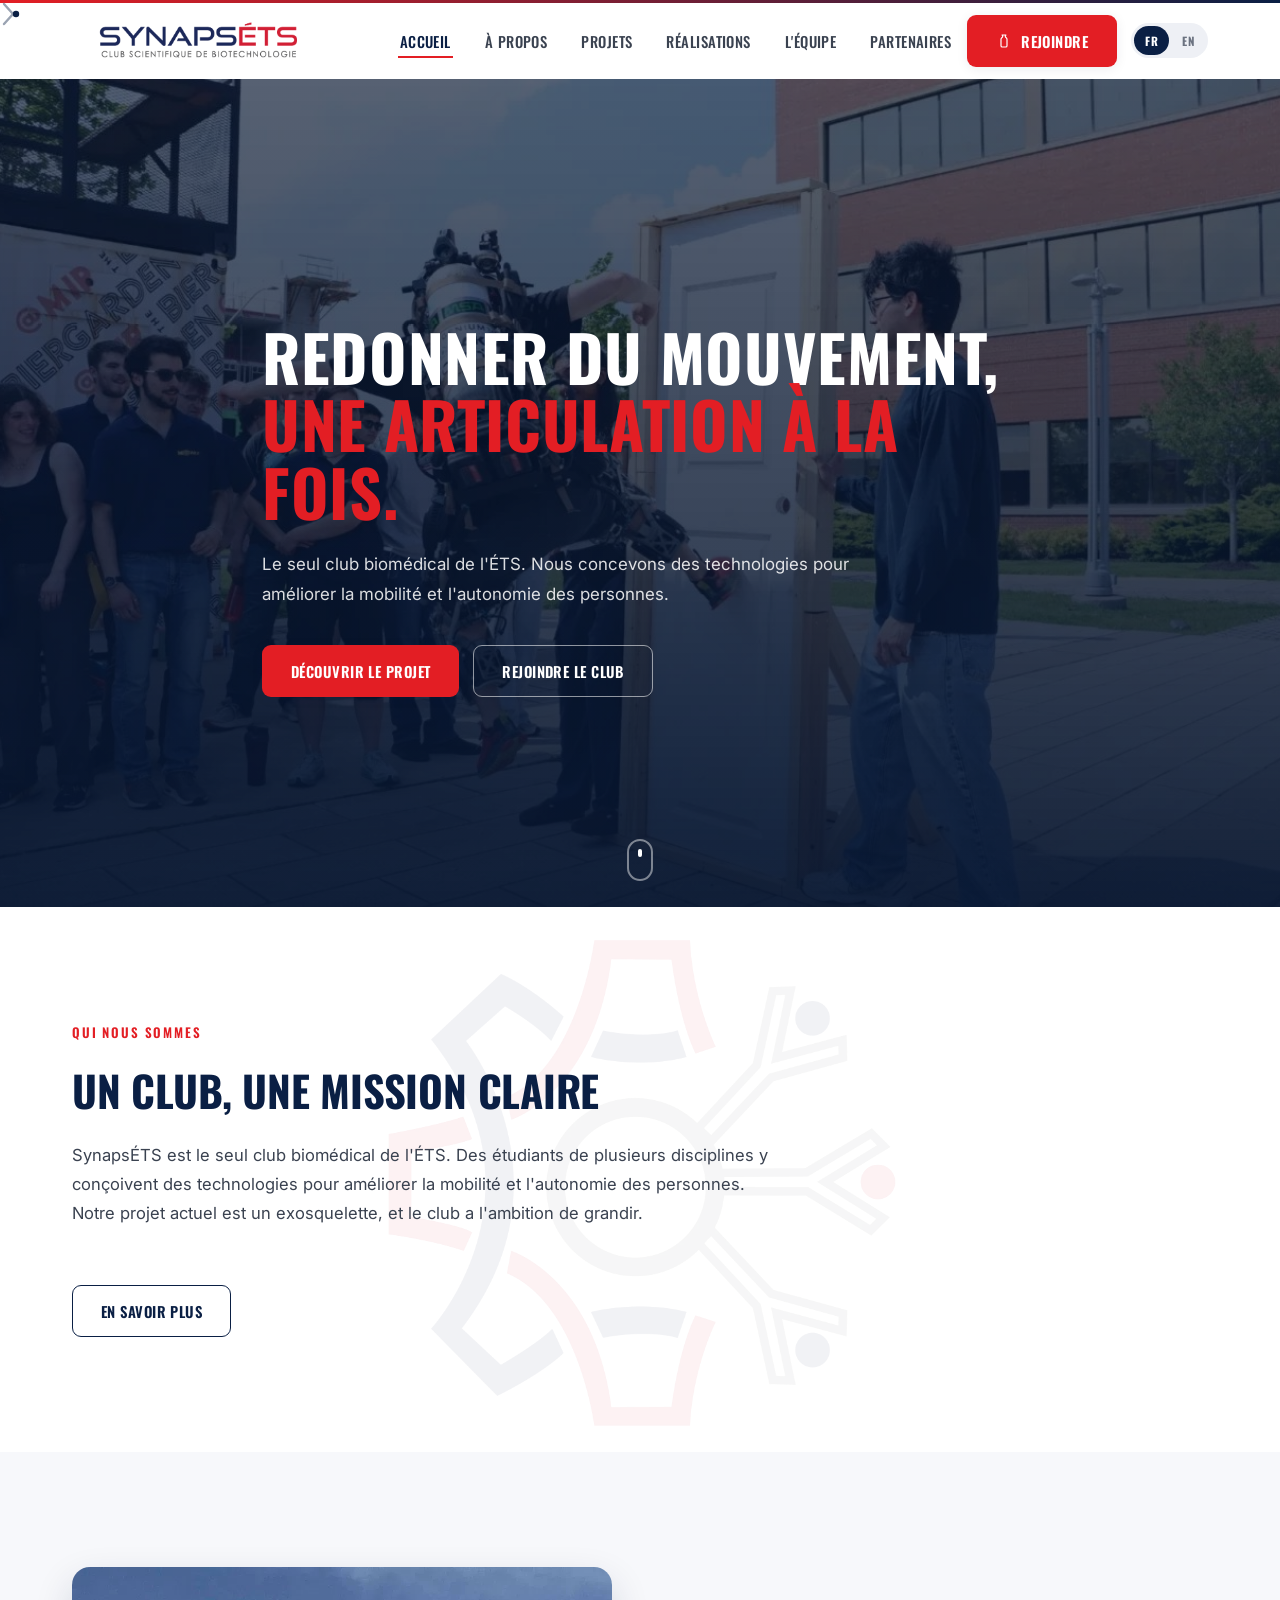
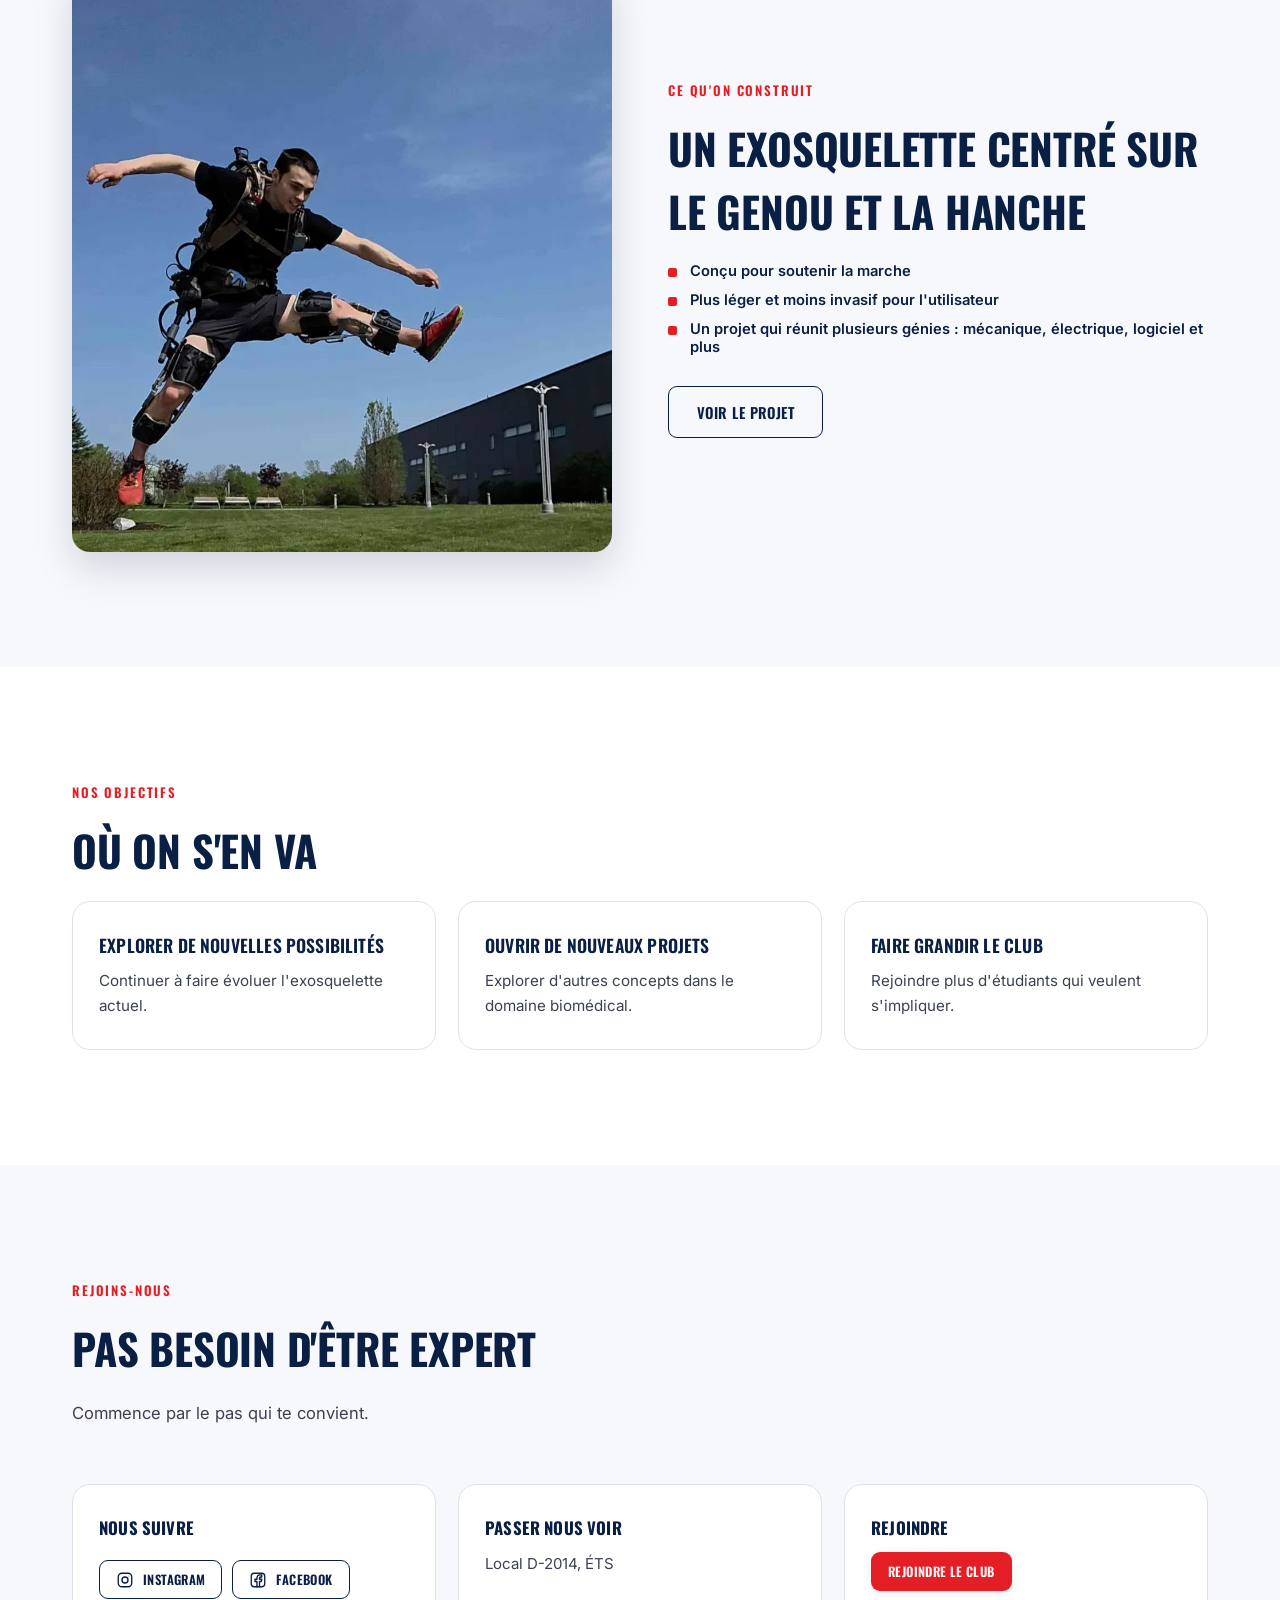
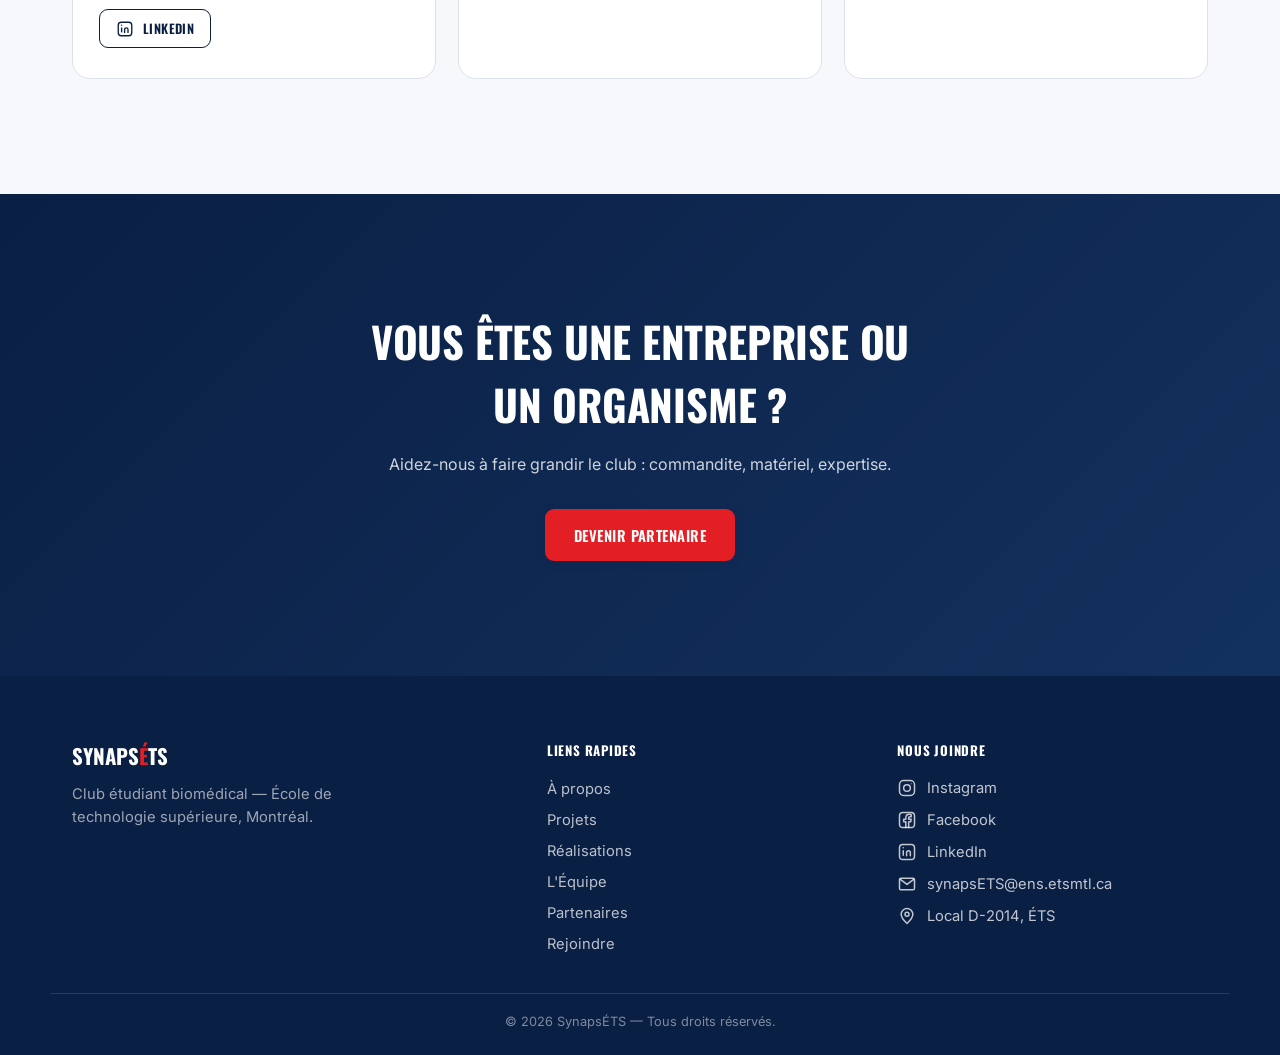
==== commit a4f98e20: "Corrections et ajouts multi-pages : nav, logo, curseur, contenu des pages Site entier : lien "Accuei" ====
--- a/index.html
+++ b/index.html
@@ -25,6 +25,7 @@
     <div class="header-right">
       <nav class="main-nav" aria-label="Navigation principale">
         <ul>
+          <li><a href="index.html" aria-current="page" data-i18n="nav.home">Accueil</a></li>
           <li><a href="apropos.html" data-i18n="nav.about">À propos</a></li>
           <li><a href="projet.html" data-i18n="nav.project">Projets</a></li>
           <li><a href="realisations.html" data-i18n="nav.achievements">Réalisations</a></li>
@@ -33,7 +34,13 @@
         </ul>
       </nav>
 
-      <a href="rejoindre.html" class="btn btn-primary btn-nav" data-i18n="nav.join">Rejoindre</a>
+      <a href="rejoindre.html" class="btn btn-primary btn-nav">
+        <svg class="btn-nav-icon" viewBox="0 0 24 24" width="16" height="16" fill="none" stroke="currentColor" stroke-width="1.8" aria-hidden="true">
+          <path d="M9 3h6" stroke-linecap="round"/>
+          <path d="M10 3v2.4c0 .4-.2.8-.5 1l-.8.6A3 3 0 0 0 7.5 9.4V19a2 2 0 0 0 2 2h5a2 2 0 0 0 2-2V9.4a3 3 0 0 0-1.2-2.4l-.8-.6a1.3 1.3 0 0 1-.5-1V3" stroke-linejoin="round"/>
+        </svg>
+        <span data-i18n="nav.join">Rejoindre</span>
+      </a>
 
       <div class="lang-switch" role="group" aria-label="Choix de la langue / Language selector">
         <button type="button" class="lang-btn" data-lang="fr" aria-pressed="true">FR</button>
@@ -48,6 +55,7 @@
 
   <div class="mobile-nav-panel" id="mobile-nav">
     <ul>
+      <li><a href="index.html" aria-current="page" data-i18n="nav.home">Accueil</a></li>
       <li><a href="apropos.html" data-i18n="nav.about">À propos</a></li>
       <li><a href="projet.html" data-i18n="nav.project">Projets</a></li>
       <li><a href="realisations.html" data-i18n="nav.achievements">Réalisations</a></li>
@@ -78,7 +86,6 @@
     </div>
 
     <div class="container hero-inner">
-      <p class="eyebrow" data-reveal data-i18n="home.hero.badge">Podium à ACE · 2023 · 2024</p>
       <h1 data-reveal data-i18n="home.hero.title">Redonner du mouvement, <span class="accent">une articulation à la fois.</span></h1>
       <p class="hero-lead" data-reveal data-i18n="home.hero.lead">
         Le seul club biomédical de l'ÉTS. Nous concevons des technologies pour améliorer la mobilité
@@ -89,29 +96,9 @@
         <a href="rejoindre.html" class="btn btn-outline-light" data-i18n="home.hero.cta2">Rejoindre le club</a>
       </div>
     </div>
-    <a href="#reperes" class="scroll-cue" aria-label="Découvrir SynapsÉTS">
+    <a href="#qui-nous-sommes" class="scroll-cue" aria-label="Découvrir SynapsÉTS">
       <span></span>
     </a>
-  </section>
-
-  <!-- BANDE DE FAITS -->
-  <section class="facts-strip" id="reperes">
-    <div class="container">
-      <div class="facts-grid">
-        <div class="fact-item" data-reveal>
-          <p class="fact-value" data-i18n="home.facts.fact1Value">Podium</p>
-          <p class="fact-label" data-i18n="home.facts.fact1Label">à la compétition internationale d'exosquelettes ACE</p>
-        </div>
-        <div class="fact-item" data-reveal>
-          <p class="fact-value" data-i18n="home.facts.fact2Value">10 ans</p>
-          <p class="fact-label" data-i18n="home.facts.fact2Label">d'existence du club</p>
-        </div>
-        <div class="fact-item" data-reveal>
-          <p class="fact-value" data-i18n="home.facts.fact3Value">Seul club</p>
-          <p class="fact-label" data-i18n="home.facts.fact3Label">biomédical de l'ÉTS</p>
-        </div>
-      </div>
-    </div>
   </section>
 
   <!-- QUI NOUS SOMMES -->
@@ -144,45 +131,32 @@
         <ul class="tier-perks build-list" data-reveal>
           <li data-i18n="home.build.point1">Conçu pour soutenir la marche</li>
           <li data-i18n="home.build.point2">Plus léger et moins invasif pour l'utilisateur</li>
-          <li data-i18n="home.build.point3">Plus abordable que la génération précédente</li>
+          <li data-i18n="home.build.point3">Un projet qui réunit plusieurs génies : mécanique, électrique, logiciel et plus</li>
         </ul>
         <a href="projet.html" class="btn btn-outline" data-reveal data-i18n="home.build.button">Voir le projet</a>
       </div>
     </div>
   </section>
 
-  <!-- APERÇU DU PALMARÈS -->
+  <!-- NOS OBJECTIFS -->
   <section class="section">
     <div class="container">
-      <p class="section-tag" data-reveal data-i18n="home.results.tag">Aperçu du palmarès</p>
-      <h2 data-reveal data-i18n="home.results.title">Nos résultats en compétition</h2>
+      <p class="section-tag" data-reveal data-i18n="home.goals.tag">Nos objectifs</p>
+      <h2 data-reveal data-i18n="home.goals.title">Où on s'en va</h2>
 
       <div class="feature-grid results-grid">
         <div class="feature-card" data-reveal>
-          <h3 data-i18n="home.results.result1Title">2026</h3>
-          <p data-i18n="home.results.result1Text">2e place, ACE (résultat à confirmer)</p>
+          <h3 data-i18n="home.goals.goal1Title">Explorer de nouvelles possibilités</h3>
+          <p data-i18n="home.goals.goal1Text">Continuer à faire évoluer l'exosquelette actuel.</p>
         </div>
         <div class="feature-card" data-reveal>
-          <h3 data-i18n="home.results.result2Title">2024</h3>
-          <p data-i18n="home.results.result2Text">1re place, ACE</p>
+          <h3 data-i18n="home.goals.goal2Title">Ouvrir de nouveaux projets</h3>
+          <p data-i18n="home.goals.goal2Text">Explorer d'autres concepts dans le domaine biomédical.</p>
         </div>
         <div class="feature-card" data-reveal>
-          <h3 data-i18n="home.results.result3Title">2023</h3>
-          <p data-i18n="home.results.result3Text">3e place, ACE</p>
-        </div>
-      </div>
-
-      <figure class="ambiance-photo" data-reveal>
-        <img
-          src="assets/photos/ace-equipe-2026.jpg"
-          alt="L'équipe SynapsÉTS à ACE 2026"
-          data-i18n-alt="home.results.ambianceAlt"
-          loading="lazy">
-        <figcaption class="ambiance-caption" data-i18n="home.results.ambianceCaption">L'équipe SynapsÉTS à ACE 2026</figcaption>
-      </figure>
-
-      <div class="results-cta" data-reveal>
-        <a href="realisations.html" class="btn btn-outline" data-i18n="home.results.button">Toutes nos réalisations</a>
+          <h3 data-i18n="home.goals.goal3Title">Faire grandir le club</h3>
+          <p data-i18n="home.goals.goal3Text">Rejoindre plus d'étudiants qui veulent s'impliquer.</p>
+        </div>
       </div>
     </div>
   </section>
@@ -197,7 +171,32 @@
       <div class="paths-grid">
         <div class="path-card" data-reveal>
           <h3 data-i18n="home.join.path1Title">Nous suivre</h3>
-          <a href="#" class="btn btn-outline btn-sm" data-i18n="home.join.path1Button" aria-label="Instagram de SynapsÉTS (à venir)">Instagram</a>
+          <div class="path-card-actions">
+            <a href="https://www.instagram.com/synaps_ets?stkn=Mm44cDA2M2xpemRr&amp;utm_source=qr" class="btn btn-outline btn-sm" target="_blank" rel="noopener noreferrer">
+              <svg viewBox="0 0 24 24" width="18" height="18" fill="none" stroke="currentColor" stroke-width="1.8">
+                <rect x="3" y="3" width="18" height="18" rx="5"/>
+                <circle cx="12" cy="12" r="4"/>
+                <circle cx="17.2" cy="6.8" r="0.6" fill="currentColor" stroke="none"/>
+              </svg>
+              <span data-i18n="home.join.path1Instagram">Instagram</span>
+            </a>
+            <a href="https://www.facebook.com/ClubSynapsETS/" class="btn btn-outline btn-sm" target="_blank" rel="noopener noreferrer">
+              <svg viewBox="0 0 24 24" width="18" height="18" fill="none" stroke="currentColor" stroke-width="1.8">
+                <rect x="3" y="3" width="18" height="18" rx="4"/>
+                <path d="M14 21v-7h2.5l.5-3H14V9.5c0-.9.3-1.5 1.7-1.5H17V5.3c-.3 0-1.3-.1-2.4-.1-2.4 0-4 1.5-4 4.2V11H8v3h2.6v7" stroke-linecap="round" stroke-linejoin="round"/>
+              </svg>
+              <span data-i18n="home.join.path1Facebook">Facebook</span>
+            </a>
+            <a href="https://www.linkedin.com/company/synapsets/?originalSubdomain=ca" class="btn btn-outline btn-sm" target="_blank" rel="noopener noreferrer">
+              <svg viewBox="0 0 24 24" width="18" height="18" fill="none" stroke="currentColor" stroke-width="1.8">
+                <rect x="3" y="3" width="18" height="18" rx="4"/>
+                <line x1="7.5" y1="10" x2="7.5" y2="16.5"/>
+                <circle cx="7.5" cy="7" r="0.9" fill="currentColor" stroke="none"/>
+                <path d="M11.5 16.5V12.8c0-1.3 1-2.3 2.3-2.3s2.2 1 2.2 2.3v3.7" stroke-linecap="round"/>
+              </svg>
+              <span data-i18n="home.join.path1Linkedin">LinkedIn</span>
+            </a>
+          </div>
         </div>
         <div class="path-card" data-reveal>
           <h3 data-i18n="home.join.path2Title">Passer nous voir</h3>
@@ -247,13 +246,33 @@
       <h3 data-i18n="footer.followTitle">Nous joindre</h3>
       <ul class="social-list">
         <li>
-          <a href="#" aria-label="Instagram de SynapsÉTS (à venir)">
+          <a href="https://www.instagram.com/synaps_ets?stkn=Mm44cDA2M2xpemRr&amp;utm_source=qr" target="_blank" rel="noopener noreferrer" aria-label="Instagram de SynapsÉTS">
             <svg viewBox="0 0 24 24" width="20" height="20" fill="none" stroke="currentColor" stroke-width="1.8">
               <rect x="3" y="3" width="18" height="18" rx="5"/>
               <circle cx="12" cy="12" r="4"/>
               <circle cx="17.2" cy="6.8" r="0.6" fill="currentColor" stroke="none"/>
             </svg>
             <span>Instagram</span>
+          </a>
+        </li>
+        <li>
+          <a href="https://www.facebook.com/ClubSynapsETS/" target="_blank" rel="noopener noreferrer" aria-label="Facebook de SynapsÉTS">
+            <svg viewBox="0 0 24 24" width="20" height="20" fill="none" stroke="currentColor" stroke-width="1.8">
+              <rect x="3" y="3" width="18" height="18" rx="4"/>
+              <path d="M14 21v-7h2.5l.5-3H14V9.5c0-.9.3-1.5 1.7-1.5H17V5.3c-.3 0-1.3-.1-2.4-.1-2.4 0-4 1.5-4 4.2V11H8v3h2.6v7" stroke-linecap="round" stroke-linejoin="round"/>
+            </svg>
+            <span>Facebook</span>
+          </a>
+        </li>
+        <li>
+          <a href="https://www.linkedin.com/company/synapsets/?originalSubdomain=ca" target="_blank" rel="noopener noreferrer" aria-label="LinkedIn de SynapsÉTS">
+            <svg viewBox="0 0 24 24" width="20" height="20" fill="none" stroke="currentColor" stroke-width="1.8">
+              <rect x="3" y="3" width="18" height="18" rx="4"/>
+              <line x1="7.5" y1="10" x2="7.5" y2="16.5"/>
+              <circle cx="7.5" cy="7" r="0.9" fill="currentColor" stroke="none"/>
+              <path d="M11.5 16.5V12.8c0-1.3 1-2.3 2.3-2.3s2.2 1 2.2 2.3v3.7" stroke-linecap="round"/>
+            </svg>
+            <span>LinkedIn</span>
           </a>
         </li>
         <li>
--- a/css/style.css
+++ b/css/style.css
@@ -183,7 +183,7 @@
 
 .brand { display: flex; align-items: center; flex-shrink: 0; }
 /* Logo officiel (assets/logo.webp), ratio ~4.07:1 (mot-symbole + tagline). */
-.brand-logo { height: 40px; width: auto; display: block; }
+.brand-logo { height: 52px; width: auto; display: block; }
 
 .header-right { display: flex; align-items: center; gap: 14px; }
 
@@ -278,7 +278,7 @@
   .nav-toggle, .mobile-nav-panel { display: none; }
   .main-nav { display: block; }
   .btn-nav { display: inline-flex; }
-  .brand-logo { height: 48px; }
+  .brand-logo { height: 62px; }
 }
 
 /* Très petits écrans (ex: 320px) : resserrer le header pour éviter tout
@@ -288,9 +288,14 @@
   .container { padding: 0 16px; }
   .header-right { gap: 8px; }
   .lang-btn { padding: 6px 8px; font-size: 0.68rem; }
-  .brand-logo { height: 32px; }
+  .brand-logo { height: 38px; }
   .btn { white-space: normal; text-align: center; }
 }
+
+/* Icône bonbonne à gaz dans le bouton "Rejoindre" du header : la silhouette
+   complète en clip-path était illisible à cette taille de bouton, donc on
+   garde un bouton rectangulaire classique + une icône à gauche du texte. */
+.btn-nav-icon { flex-shrink: 0; }
 
 /* ---------- Hero (page d'accueil) ---------- */
 .hero {
@@ -424,24 +429,12 @@
   opacity: 0.06;
   pointer-events: none;
   z-index: 0;
-}
-
-/* ---------- Accueil : bande de faits (sous le hero) ---------- */
-.facts-strip { background: var(--gray-50); border-top: 1px solid var(--gray-200); border-bottom: 1px solid var(--gray-200); }
-.facts-grid { display: grid; grid-template-columns: 1fr; }
-@media (min-width: 780px) { .facts-grid { grid-template-columns: repeat(3, 1fr); } }
-.fact-item {
-  padding: 30px 24px;
-  text-align: center;
-  border-bottom: 1px solid var(--gray-200);
-}
-.fact-item:last-child { border-bottom: none; }
-@media (min-width: 780px) {
-  .fact-item { border-bottom: none; border-right: 1px solid var(--gray-200); }
-  .fact-item:last-child { border-right: none; }
-}
-.fact-value { font-family: var(--font-display); font-weight: 700; font-size: 1.35rem; color: var(--navy); text-transform: uppercase; letter-spacing: 0.01em; margin-bottom: 6px; }
-.fact-label { color: var(--gray-500); font-size: 0.88rem; max-width: 280px; margin: 0 auto; }
+  animation: logoWatermarkSpin 50s linear infinite;
+}
+@keyframes logoWatermarkSpin {
+  from { transform: rotate(0deg); }
+  to { transform: rotate(360deg); }
+}
 
 /* ---------- Accueil : "Ce qu'on construit" (image + texte) ---------- */
 .build-split { display: grid; grid-template-columns: 1fr; gap: 32px; align-items: center; }
@@ -449,18 +442,12 @@
 .build-image img { width: 100%; height: auto; display: block; border-radius: var(--radius-lg); box-shadow: var(--shadow-md); }
 .build-list { margin-bottom: 30px; }
 
-/* ---------- Accueil : aperçu du palmarès ---------- */
-.ambiance-photo { margin: clamp(32px, 5vw, 48px) 0 32px; }
-.ambiance-photo img { width: 100%; height: auto; display: block; border-radius: var(--radius-lg); box-shadow: var(--shadow-md); }
-.ambiance-caption { margin-top: 12px; color: var(--gray-500); font-size: 0.85rem; text-align: center; }
-.results-cta { text-align: center; }
-
 /* ---------- Cards génériques (grille de fonctionnalités) ---------- */
 .feature-grid { display: grid; grid-template-columns: 1fr; gap: 22px; }
 @media (min-width: 640px) { .feature-grid { grid-template-columns: repeat(2, 1fr); } }
 @media (min-width: 1000px) { .feature-grid { grid-template-columns: repeat(4, 1fr); } }
 
-/* Variante à 3 colonnes (au lieu de 4) pour la grille de résultats de
+/* Variante à 3 colonnes (au lieu de 4) pour la grille "Nos objectifs" de
    l'accueil — doit rester après .feature-grid pour que la cascade gagne
    (même spécificité, priorité au dernier déclaré). */
 .results-grid { grid-template-columns: 1fr; }
@@ -542,6 +529,24 @@
   .roadmap-step { flex-direction: column; gap: 10px; padding: 30px 2px; }
   .roadmap-step-number { width: auto; }
 }
+
+/* ---------- À propos : grille de photos à venir ---------- */
+.about-placeholder-grid { display: grid; grid-template-columns: repeat(2, 1fr); gap: 16px; max-width: 560px; }
+@media (min-width: 560px) { .about-placeholder-grid { grid-template-columns: repeat(3, 1fr); } }
+
+/* ---------- Projet : autres projets (placeholder photo + texte) ---------- */
+.legacy-project { display: flex; flex-wrap: wrap; gap: 28px; align-items: center; }
+.placeholder-photo {
+  width: 150px; height: 150px; flex-shrink: 0;
+  border-radius: var(--radius-lg);
+  background: repeating-linear-gradient(45deg, var(--gray-100), var(--gray-100) 10px, var(--gray-50) 10px, var(--gray-50) 20px);
+  border: 1px dashed var(--gray-300);
+  display: flex; flex-direction: column; align-items: center; justify-content: center;
+  gap: 8px;
+  color: var(--gray-400);
+}
+.placeholder-photo span { font-size: 0.76rem; color: var(--gray-500); }
+.legacy-project-text { flex: 1; min-width: 240px; color: var(--gray-700); font-size: 0.98rem; line-height: 1.7; }
 
 /* ---------- Barre de progression de scroll (page Projet) ---------- */
 .roadmap-progress {
@@ -559,7 +564,7 @@
 .roadmap-progress.is-visible { opacity: 1; transform: translateY(0); }
 .roadmap-progress-fill { height: 100%; width: 0%; background: var(--red); }
 
-/* ---------- Équipe : hero minimal ---------- */
+/* ---------- Équipe : hero minimal + étiquette démo ---------- */
 .team-page-hero { padding: clamp(48px, 7vw, 84px) 0 clamp(24px, 4vw, 36px); }
 .team-hero-title {
   font-size: clamp(1.9rem, 4.4vw, 2.7rem);
@@ -568,149 +573,253 @@
   text-transform: uppercase;
   letter-spacing: -0.005em;
 }
-
-/* ---------- Équipe : scène (cercles groupés + pile + panneau) ---------- */
-.team-stage { position: relative; }
-
-.dept-block { margin-bottom: clamp(40px, 5vw, 60px); text-align: center; }
-.dept-block:last-child { margin-bottom: 0; }
-.dept-heading {
+.demo-badge {
+  display: inline-block;
+  margin-top: 16px;
   font-family: var(--font-display);
-  font-size: 1.1rem;
+  font-size: 0.72rem;
+  font-weight: 600;
+  letter-spacing: 0.04em;
+  text-transform: uppercase;
+  color: var(--gray-500);
+  background: var(--gray-100);
+  padding: 5px 12px;
+  border-radius: 999px;
+}
+
+/* ---------- Équipe : barre de filtres ---------- */
+.filters-bar { display: flex; flex-wrap: wrap; gap: 10px; margin-bottom: clamp(32px, 5vw, 48px); }
+.filter-btn {
+  font-family: var(--font-display);
+  font-weight: 600;
+  font-size: 0.82rem;
+  letter-spacing: 0.03em;
+  text-transform: uppercase;
+  padding: 9px 18px;
+  border-radius: 999px;
+  border: 1.5px solid var(--gray-200);
+  background: #fff;
+  color: var(--gray-700);
+  cursor: pointer;
+  transition: background-color 0.2s ease, color 0.2s ease, border-color 0.2s ease;
+}
+.filter-btn:hover { border-color: var(--navy); color: var(--navy); }
+.filter-btn:focus-visible { outline: 2px solid var(--red); outline-offset: 2px; }
+.filter-btn.is-active { background: var(--navy); border-color: var(--navy); color: #fff; }
+
+/* ---------- Équipe : groupes par département ---------- */
+.team-dept-section { margin-bottom: clamp(44px, 6vw, 68px); text-align: center; }
+.team-dept-section:last-child { margin-bottom: 0; }
+.team-dept-section[hidden] { display: none; }
+.team-dept-section .section-tag { display: inline-block; }
+
+.team-grid { display: flex; flex-wrap: wrap; justify-content: center; gap: 22px; }
+
+/* ---------- Équipe : carte membre (vrai <button>, ratio 3:4) ---------- */
+.member-card {
+  position: relative;
+  width: clamp(148px, 21vw, 210px);
+  aspect-ratio: 3 / 4;
+  border: none;
+  border-radius: var(--radius-lg);
+  overflow: hidden;
+  cursor: pointer;
+  padding: 0;
+  background: var(--navy);
+  box-shadow: var(--shadow-sm);
+  transition: box-shadow 0.25s ease;
+}
+.member-card:hover { box-shadow: var(--shadow-md); }
+.member-card:focus-visible { outline: 2px solid var(--red); outline-offset: 3px; box-shadow: var(--shadow-md); }
+
+.member-card-media { position: absolute; inset: 0; }
+.member-card-media img {
+  width: 100%; height: 100%; object-fit: cover; display: block;
+  transform: scale(1);
+  transition: transform 0.4s ease;
+}
+.member-card:hover .member-card-media img,
+.member-card:focus-visible .member-card-media img { transform: scale(1.04); }
+
+.member-card-initials {
+  position: absolute; inset: 0;
+  display: flex; align-items: center; justify-content: center;
+  font-family: var(--font-display); font-weight: 700; color: #fff;
+  font-size: clamp(1.7rem, 5vw, 2.5rem);
+}
+
+.member-card-scrim {
+  position: absolute; inset: 0;
+  background: linear-gradient(180deg, rgba(7,22,48,0) 42%, rgba(7,22,48,0.6) 72%, rgba(7,22,48,0.9) 100%);
+}
+
+.member-card-body {
+  position: absolute; left: 0; right: 0; bottom: 0;
+  padding: 14px 14px 16px;
+  text-align: left;
+  color: #fff;
+}
+.member-card-name { display: block; font-family: var(--font-body); font-weight: 700; font-size: 0.96rem; margin-bottom: 2px; }
+.member-card-role { display: block; color: rgba(255,255,255,0.82); font-size: 0.78rem; margin-bottom: 9px; }
+.member-card-tags { display: flex; flex-wrap: wrap; gap: 6px; padding-right: 34px; }
+.member-card-tag {
+  font-size: 0.64rem;
+  font-weight: 600;
+  text-transform: uppercase;
+  letter-spacing: 0.02em;
+  background: rgba(255,255,255,0.18);
+  color: #fff;
+  padding: 3px 8px;
+  border-radius: 999px;
+}
+
+.member-card-plus {
+  position: absolute; right: 10px; bottom: 10px;
+  width: 30px; height: 30px;
+  border-radius: 50%;
+  background: rgba(255,255,255,0.92);
+  color: var(--navy);
+  display: flex; align-items: center; justify-content: center;
+  font-size: 1.1rem; font-weight: 700; line-height: 1;
+  transition: background-color 0.3s ease, color 0.3s ease, transform 0.3s ease;
+}
+.member-card:hover .member-card-plus,
+.member-card:focus-visible .member-card-plus { background: var(--red); color: #fff; transform: rotate(45deg); }
+
+@media (prefers-reduced-motion: reduce) {
+  .member-card-media img,
+  .member-card-plus { transition: none; }
+  .member-card:hover .member-card-media img,
+  .member-card:focus-visible .member-card-media img { transform: none; }
+  .member-card:hover .member-card-plus,
+  .member-card:focus-visible .member-card-plus { transform: none; }
+}
+
+/* ---------- Équipe : modal fiche membre ---------- */
+.team-modal-backdrop {
+  position: fixed; inset: 0;
+  background: rgba(7, 22, 48, 0.72);
+  display: flex; align-items: center; justify-content: center;
+  padding: 24px;
+  z-index: 300;
+  opacity: 0;
+  transition: opacity 0.25s ease;
+}
+.team-modal-backdrop.is-open { opacity: 1; }
+.team-modal-backdrop[hidden] { display: none; }
+
+.team-modal {
+  position: relative;
+  background: #fff;
+  border-radius: var(--radius-lg);
+  width: 100%;
+  max-width: 940px;
+  max-height: 90vh;
+  padding: 24px;
+  gap: 28px;
+  display: flex;
+  overflow: hidden;
+  box-shadow: 0 30px 80px rgba(7, 22, 48, 0.35);
+  transform: translateY(16px);
+  opacity: 0;
+  transition: transform 0.3s ease, opacity 0.3s ease;
+}
+.team-modal-backdrop.is-open .team-modal { transform: translateY(0); opacity: 1; }
+
+/* La photo est une carte à coins arrondis à l'intérieur du modal (carte
+   dans une carte), avec l'espace de .team-modal (padding) autour d'elle,
+   plutôt que collée aux bords du modal. */
+.team-modal-media {
+  position: relative;
+  flex: 0 0 38%;
+  min-height: 320px;
+  border-radius: var(--radius-lg);
+  overflow: hidden;
+  background: var(--navy);
+}
+.team-modal-media img { width: 100%; height: 100%; object-fit: cover; display: block; }
+.team-modal-initials {
+  position: absolute; inset: 0;
+  display: flex; align-items: center; justify-content: center;
+  font-family: var(--font-display); font-weight: 700; color: #fff; font-size: 3rem;
+}
+
+.team-modal-body { flex: 1; padding: 14px 12px 14px 0; overflow-y: auto; }
+.team-modal-name { font-family: var(--font-body); color: var(--red); font-size: 1.5rem; font-weight: 700; margin-bottom: 6px; }
+.team-modal-program { color: var(--gray-500); font-size: 0.95rem; margin-bottom: 4px; }
+.team-modal-dept { color: var(--gray-500); font-size: 0.82rem; text-transform: uppercase; letter-spacing: 0.04em; font-weight: 600; margin-bottom: 22px; }
+.team-modal-role { color: var(--navy); font-weight: 700; font-size: 1rem; margin-bottom: 18px; }
+.team-modal-fact-label {
+  font-family: var(--font-display);
   text-transform: uppercase;
   letter-spacing: 0.06em;
-  color: var(--navy);
-  margin-bottom: 26px;
-  opacity: 1;
-  height: auto;
-  overflow: hidden;
-  transition: opacity 0.2s ease, height 0.3s ease 0.1s, margin 0.3s ease 0.1s;
-}
-.team-stage.is-active .dept-heading { opacity: 0; height: 0; margin-bottom: 0; transition: opacity 0.15s ease, height 0.3s ease, margin 0.3s ease; }
-
-.member-row {
-  display: flex;
-  flex-wrap: wrap;
-  justify-content: center;
-  gap: 28px 22px;
-}
-
-.member-item {
-  display: flex;
-  flex-direction: column;
-  align-items: center;
-  gap: 12px;
-  width: 108px;
-  border: none;
-  background: transparent;
-  cursor: pointer;
-  padding: 4px;
-}
-.member-circle {
-  position: relative;
-  width: 78px; height: 78px;
-  border-radius: 50%;
-  display: flex; align-items: center; justify-content: center;
-  font-family: var(--font-display); font-weight: 700; font-size: 1.05rem; color: #fff;
-  transition: transform 0.3s ease, box-shadow 0.3s ease, width 0.45s ease, height 0.45s ease, font-size 0.45s ease;
-}
-.member-circle::after {
-  content: "";
-  position: absolute;
-  inset: -6px;
-  border-radius: 50%;
-  border: 2px solid var(--red);
-  opacity: 0;
-  transform: scale(0.85);
-  transition: opacity 0.25s ease, transform 0.25s ease;
-  pointer-events: none;
-}
-.member-item:hover .member-circle::after,
-.member-item:focus-visible .member-circle::after { opacity: 1; transform: scale(1); }
-
-.member-caption { display: flex; flex-direction: column; gap: 2px; transition: opacity 0.2s ease; }
-.member-caption-name { font-size: 0.86rem; font-weight: 700; color: var(--navy); font-family: var(--font-body); }
-.member-caption-role { font-size: 0.74rem; color: var(--gray-500); font-weight: 600; }
-
-/* Pile diagonale (desktop uniquement) : position pilotée en JS (top/left),
-   voir js/team.js — la transition sur top/left est ce qui rend le
-   déplacement fluide (technique FLIP). */
-.member-item.is-stacked {
-  position: fixed;
-  z-index: 150;
-  width: auto;
-  transition: top 0.45s cubic-bezier(0.22, 0.61, 0.36, 1), left 0.45s cubic-bezier(0.22, 0.61, 0.36, 1);
-}
-.member-item.is-stacked .member-circle { width: 46px; height: 46px; font-size: 0.72rem; box-shadow: 0 6px 16px rgba(10, 31, 68, 0.28); }
-.member-item.is-stacked .member-caption { opacity: 0; pointer-events: none; position: absolute; }
-
-.member-item.is-selected .member-circle {
-  transform: translateX(34px) scale(1.2);
-  box-shadow: 0 12px 28px rgba(227, 30, 36, 0.35);
-  z-index: 160;
-}
-
-.team-backdrop {
-  position: fixed; inset: 0;
-  z-index: 140;
-  display: none;
-  background: rgba(7, 22, 48, 0.35);
-}
-.team-stage.is-active .team-backdrop { display: block; }
-
-.dept-connector-svg {
-  position: fixed; inset: 0;
-  width: 100vw; height: 100vh;
-  pointer-events: none;
-  z-index: 145;
-  opacity: 0;
-  transition: opacity 0.3s ease;
-}
-.dept-connector-svg.is-visible { opacity: 1; }
-.dept-connector-line { stroke: var(--gray-300); stroke-width: 1.5; }
-
-/* ---------- Équipe : panneau latéral du membre sélectionné ---------- */
-.member-panel {
-  position: fixed;
-  top: 0; right: 0;
-  height: 100vh;
-  width: min(400px, 92vw);
-  background: #fff;
-  box-shadow: -20px 0 50px rgba(10, 31, 68, 0.18);
-  transform: translateX(100%);
-  transition: transform 0.45s cubic-bezier(0.22, 0.61, 0.36, 1);
-  z-index: 200;
-  padding: 64px 34px 40px;
-  overflow-y: auto;
-}
-.member-panel.is-open { transform: translateX(0); }
-.member-panel-close { position: absolute; top: 20px; right: 20px; }
-.member-panel-content { transition: opacity 0.16s ease, transform 0.16s ease; }
-.member-panel-content.is-fading { opacity: 0; transform: translateY(8px); }
-.member-panel-photo {
-  width: 120px; height: 120px; margin: 0 auto 22px;
-  border-radius: 50%;
-  display: flex; align-items: center; justify-content: center;
-  font-family: var(--font-display); font-weight: 700; font-size: 1.6rem; color: #fff;
-}
-.member-panel-name { text-align: center; font-size: 1.35rem; font-weight: 700; font-family: var(--font-body); color: var(--red); margin-bottom: 6px; }
-.member-panel-program { text-align: center; color: var(--gray-500); font-size: 0.92rem; margin-bottom: 28px; }
-.member-panel-role-label {
-  font-family: var(--font-display);
-  text-transform: uppercase;
-  letter-spacing: 0.06em;
-  font-size: 0.76rem;
+  font-size: 0.75rem;
   font-weight: 700;
   color: var(--navy);
   margin-bottom: 8px;
   border-top: 1px solid var(--gray-100);
-  padding-top: 22px;
-}
-.member-panel-role-text { color: var(--gray-700); font-size: 0.96rem; line-height: 1.65; margin-bottom: 30px; }
-.member-panel-linkedin { width: 100%; }
+  padding-top: 20px;
+}
+.team-modal-fact { color: var(--gray-700); font-size: 0.98rem; line-height: 1.65; margin-bottom: 24px; }
+
+/* Contact : deux petites icônes côte à côte (LinkedIn + courriel direct),
+   remplace l'ancien bouton LinkedIn plein-largeur. */
+.team-modal-contact { display: flex; gap: 10px; }
+.team-modal-contact-btn {
+  width: 40px; height: 40px;
+  border-radius: 50%;
+  background: var(--gray-100);
+  color: var(--navy);
+  display: flex; align-items: center; justify-content: center;
+  transition: background-color 0.15s ease, color 0.15s ease;
+}
+.team-modal-contact-btn:hover { background: var(--navy); color: #fff; }
+.team-modal-contact-btn:focus-visible { outline: 2px solid var(--red); outline-offset: 2px; }
+
+.team-modal-close {
+  position: absolute; top: 16px; right: 16px;
+  width: 36px; height: 36px;
+  border-radius: 50%;
+  background: var(--gray-100);
+  border: none;
+  color: var(--navy);
+  display: flex; align-items: center; justify-content: center;
+  cursor: pointer;
+  z-index: 2;
+  transition: background-color 0.15s ease;
+}
+.team-modal-close:hover { background: var(--gray-200); }
+.team-modal-close:focus-visible { outline: 2px solid var(--red); outline-offset: 2px; }
+
+/* Flèches de navigation façon galerie : de part et d'autre du MODAL (et
+   non plus à l'intérieur du cadre de la photo), positionnées sur le fond
+   sombre du backdrop. */
+.team-modal-nav {
+  position: absolute;
+  top: 50%;
+  transform: translateY(-50%);
+  width: 44px; height: 44px;
+  border-radius: 50%;
+  background: rgba(255,255,255,0.92);
+  border: none;
+  color: var(--navy);
+  display: flex; align-items: center; justify-content: center;
+  cursor: pointer;
+  box-shadow: var(--shadow-sm);
+  z-index: 310;
+  transition: background-color 0.15s ease;
+}
+.team-modal-prev { left: clamp(8px, 4vw, 32px); }
+.team-modal-next { right: clamp(8px, 4vw, 32px); }
+.team-modal-nav:hover { background: #fff; }
+.team-modal-nav:focus-visible { outline: 2px solid var(--red); outline-offset: 2px; }
+.team-modal-nav:disabled { opacity: 0.35; cursor: default; }
 
 @media (max-width: 760px) {
-  .member-panel { width: 100%; padding: 60px 24px 32px; }
+  .team-modal-backdrop { padding: 0; }
+  .team-modal { flex-direction: column; max-width: 100%; max-height: 100vh; height: 100%; border-radius: 0; padding: 14px; gap: 16px; }
+  .team-modal-media { flex: 0 0 auto; height: 34vh; min-height: 200px; border-radius: var(--radius-md); }
+  .team-modal-body { padding: 4px 4px 32px; }
 }
 
 /* ---------- Partenaires ---------- */
@@ -757,23 +866,24 @@
 /* Aide sans partenariat structuré */
 .non-structured-help { max-width: 720px; }
 
-/* Nos sponsors actuels : état vide honnête, sans faux noms */
-.sponsors-empty { text-align: center; padding-top: 8px; }
-.sponsors-placeholder-grid {
-  display: grid;
-  grid-template-columns: repeat(2, 1fr);
-  gap: 16px;
-  max-width: 520px;
-  margin: 0 auto 28px;
-}
-@media (min-width: 560px) { .sponsors-placeholder-grid { grid-template-columns: repeat(4, 1fr); } }
-.sponsor-placeholder {
-  aspect-ratio: 16 / 9;
+/* Nos sponsors actuels : paliers Diamant/Or/Argent/Bronze, honnêtes quand
+   vides (zone "À venir"), sans faux noms. */
+.sponsor-tiers { display: flex; flex-direction: column; }
+.sponsor-tier-group { display: flex; align-items: center; gap: 24px; padding: 20px 0; border-bottom: 1px solid var(--gray-200); flex-wrap: wrap; }
+.sponsor-tier-group:last-child { border-bottom: none; }
+.sponsor-tier-group .tier-badge { flex-shrink: 0; margin-bottom: 0; width: 110px; text-align: center; }
+.sponsor-tier-zone {
+  flex: 1;
+  min-width: 200px;
+  text-align: center;
+  color: var(--gray-500);
+  font-size: 0.92rem;
+  padding: 18px 20px;
+  border: 1px dashed var(--gray-300);
   border-radius: var(--radius-md);
-  background: repeating-linear-gradient(45deg, var(--gray-100), var(--gray-100) 10px, var(--gray-50) 10px, var(--gray-50) 20px);
-  border: 1px dashed var(--gray-300);
-}
-.sponsors-empty-text { color: var(--gray-500); font-size: 0.95rem; max-width: 480px; margin: 0 auto; }
+  background: var(--gray-50);
+}
+.tier-diamant { background: #dfeefc; color: #2563a8; }
 
 /* ---------- Rejoindre : parcours ---------- */
 .paths-grid { display: grid; grid-template-columns: 1fr; gap: 22px; }
@@ -783,6 +893,22 @@
 .path-card p { color: var(--gray-700); font-size: 0.94rem; line-height: 1.65; }
 .path-card-actions { display: flex; gap: 10px; flex-wrap: wrap; margin-top: 20px; }
 .btn-sm { padding: 9px 16px; font-size: 0.8rem; }
+
+/* ---------- Rejoindre : hero aligné sur la marge du conteneur ---------- */
+.join-hero-inner { margin-left: 0; }
+
+/* ---------- Rejoindre : gros bouton mailto centré ---------- */
+.join-cta-main { text-align: center; }
+.join-cta-button { padding: 20px 52px; font-size: 1.02rem; }
+.join-local-note { color: var(--gray-500); font-size: 0.92rem; margin-top: 18px; }
+
+/* ---------- Rejoindre : grille 2x2 des équipes ---------- */
+.teams-square-grid { display: grid; grid-template-columns: 1fr; gap: 20px; }
+@media (min-width: 640px) { .teams-square-grid { grid-template-columns: repeat(2, 1fr); } }
+
+/* ---------- Focus visible générique (boutons + liens sociaux) ---------- */
+.btn:focus-visible { outline: 2px solid var(--red); outline-offset: 2px; }
+.social-list a:focus-visible { outline: 2px solid var(--red); outline-offset: 2px; border-radius: 3px; }
 
 /* ---------- Footer (identique sur toutes les pages) ---------- */
 .site-footer { background: var(--navy); padding: 64px 0 0; }
@@ -801,10 +927,33 @@
 .footer-bottom { padding: 20px 0 26px; }
 .footer-bottom p { color: rgba(255,255,255,0.48); font-size: 0.8rem; text-align: center; }
 
+/* ---------- Curseur personnalisé (desktop uniquement) ----------
+   Deux traits gris formant une pointe de flèche ouverte, avec un cercle
+   bleu marine (rouge au clic) entre les deux, en référence à un noeud de
+   branche du logo SynapsÉTS. Activé en JS (js/main.js) seulement quand
+   (hover: hover) and (pointer: fine) correspond, donc jamais sur tactile. */
+.custom-cursor {
+  position: fixed;
+  top: 0; left: 0;
+  width: 28px; height: 28px;
+  pointer-events: none;
+  z-index: 9999;
+  transition: opacity 0.15s ease;
+}
+.custom-cursor-wing { fill: none; stroke: var(--gray-400); stroke-width: 2.4; stroke-linecap: round; }
+.custom-cursor-dot { fill: var(--navy); transition: fill 0.1s ease; }
+.custom-cursor.is-active .custom-cursor-dot { fill: var(--red); }
+
+body.custom-cursor-active,
+body.custom-cursor-active a,
+body.custom-cursor-active button,
+body.custom-cursor-active [role="button"] { cursor: none; }
+
 /* ---------- Reduced motion ---------- */
 @media (prefers-reduced-motion: reduce) {
   html { scroll-behavior: auto; }
   [data-reveal] { transition: none; opacity: 1; transform: none; }
   .scroll-cue span { animation: none; }
   .hero-photo { animation: none; }
-}
+  #qui-nous-sommes::before { animation: none; }
+}
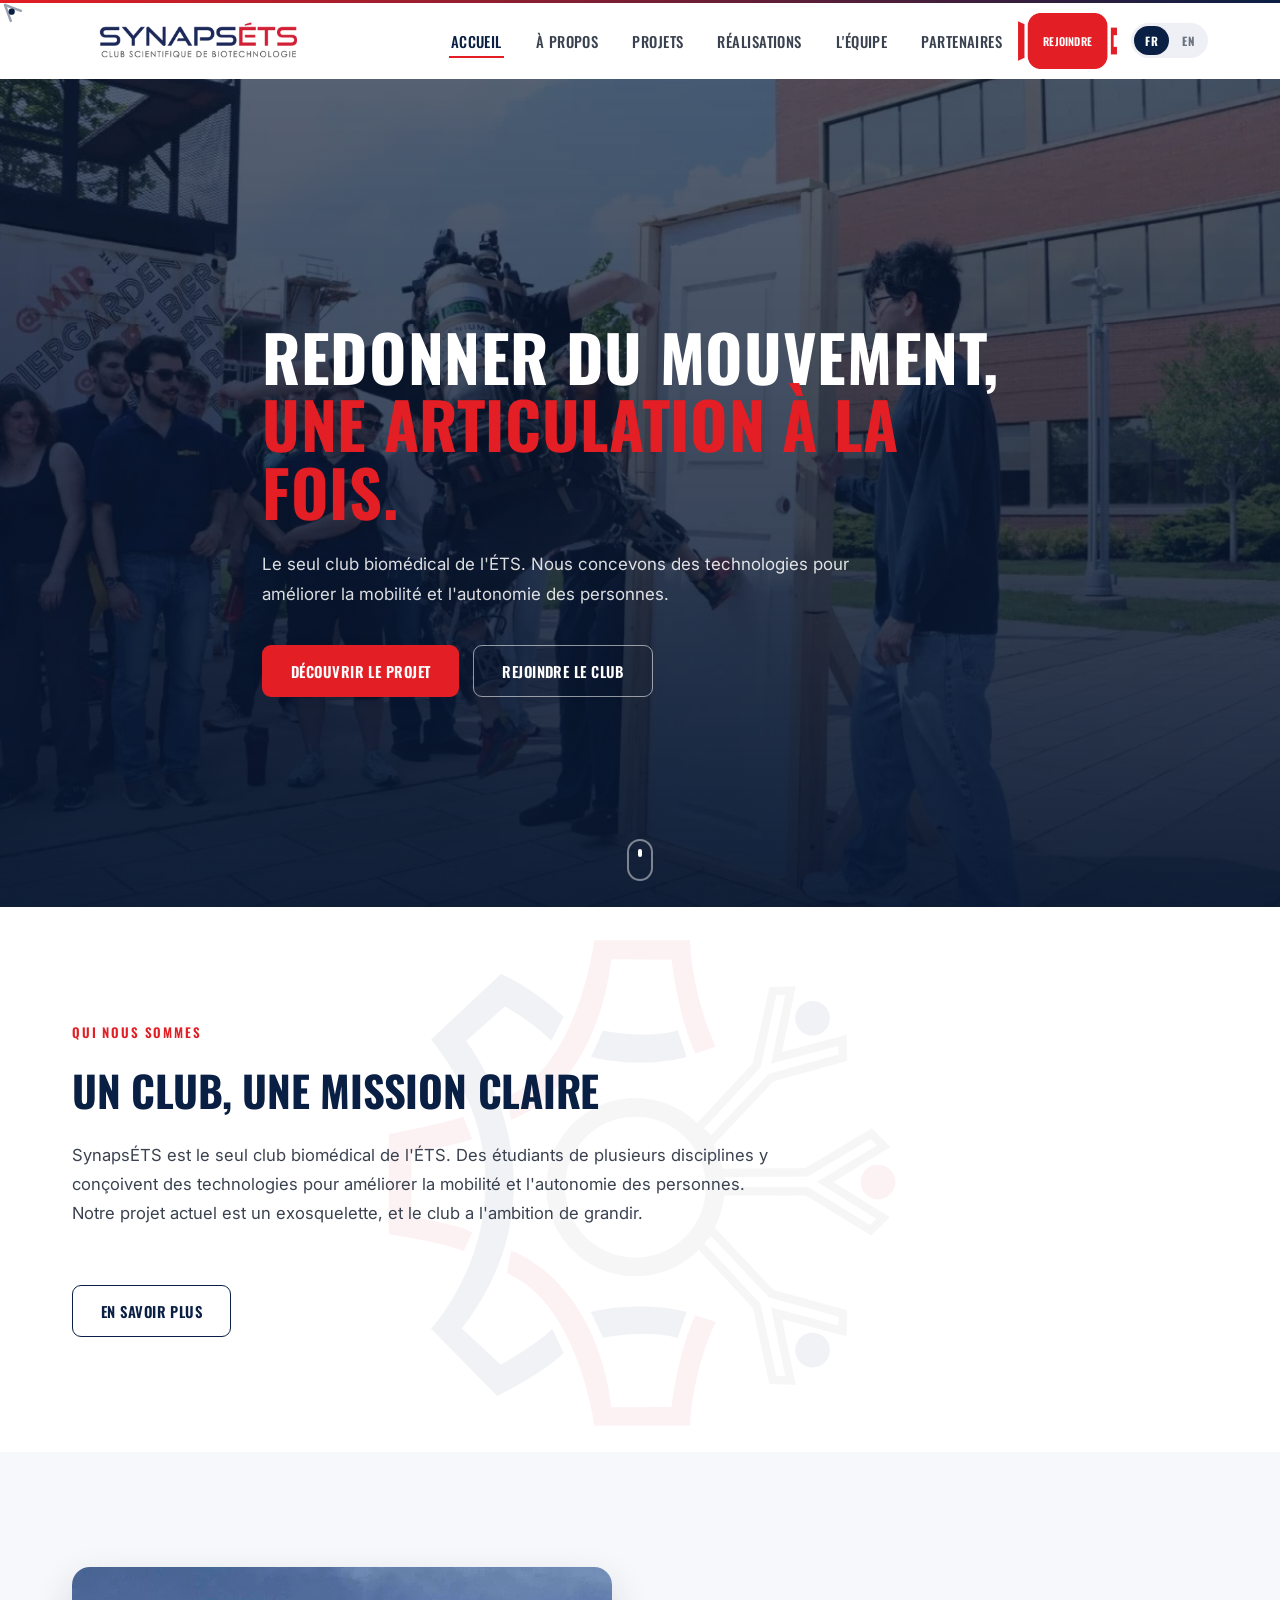
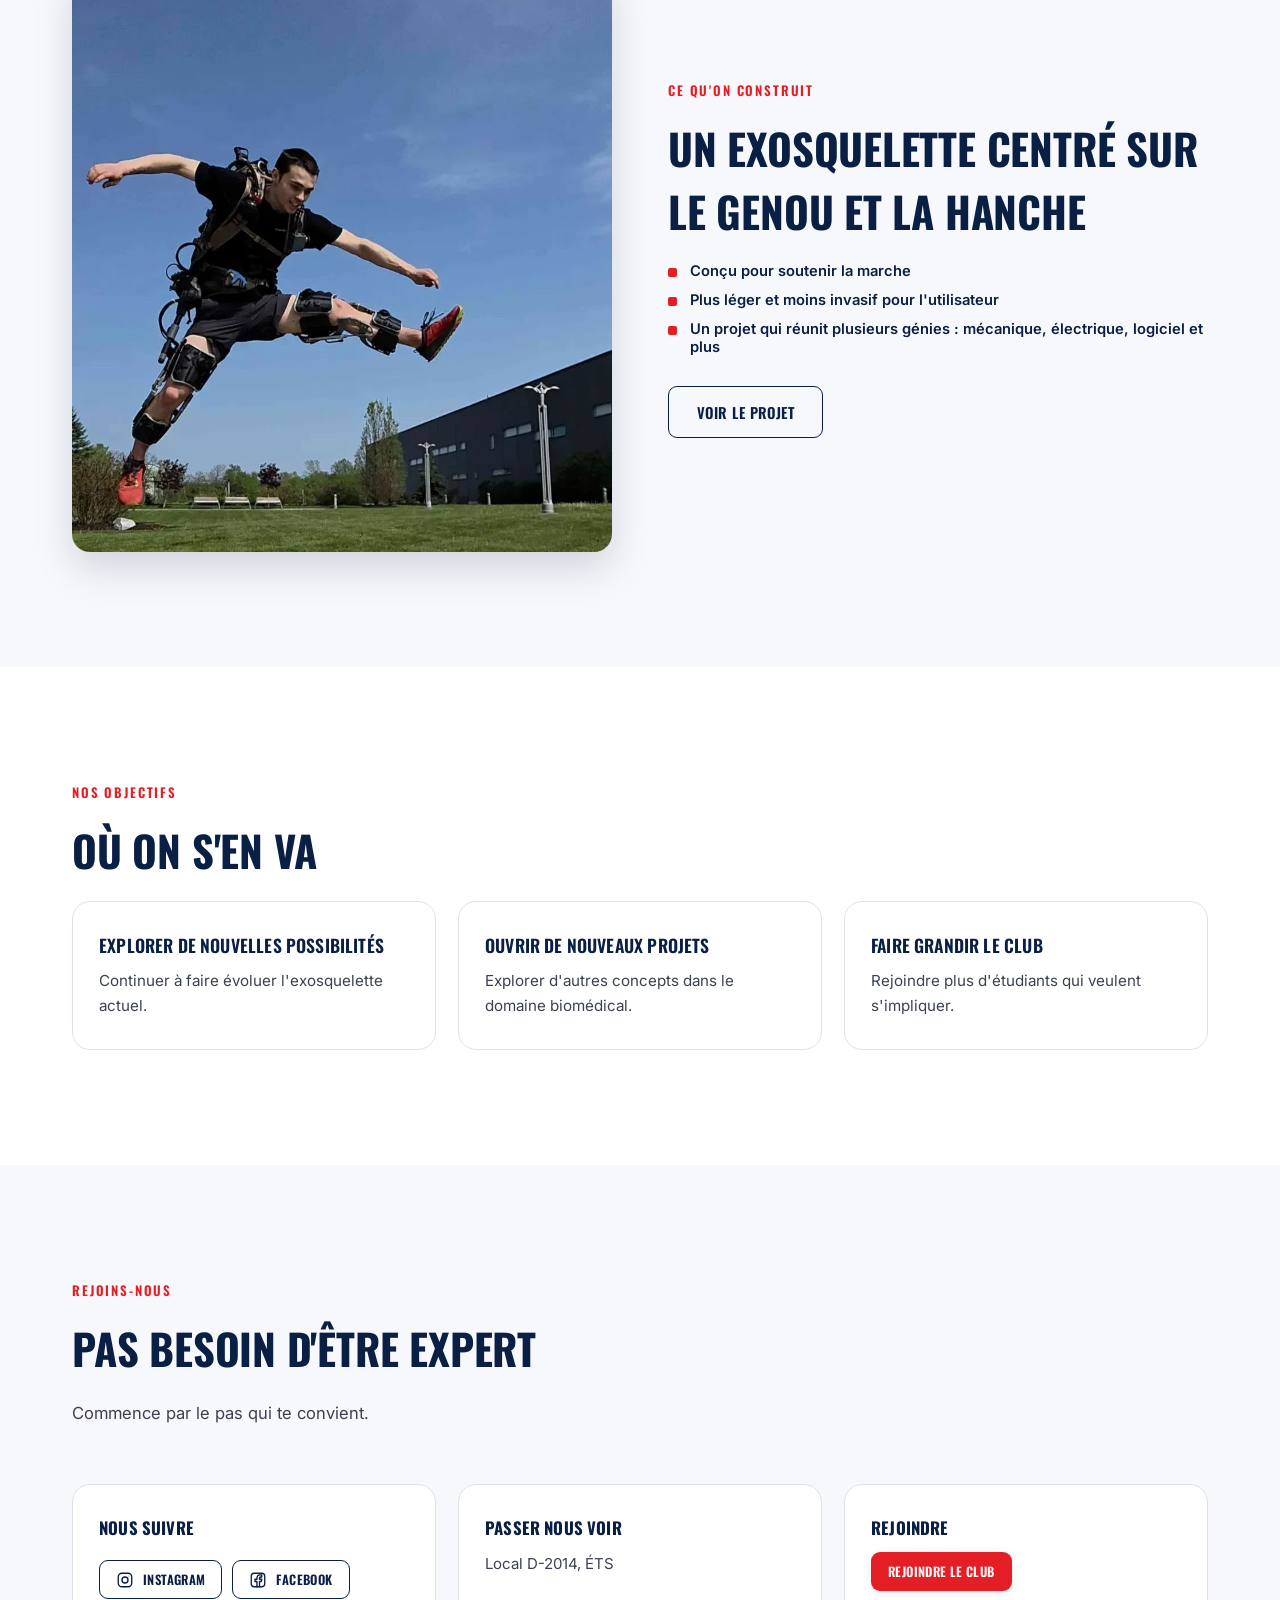
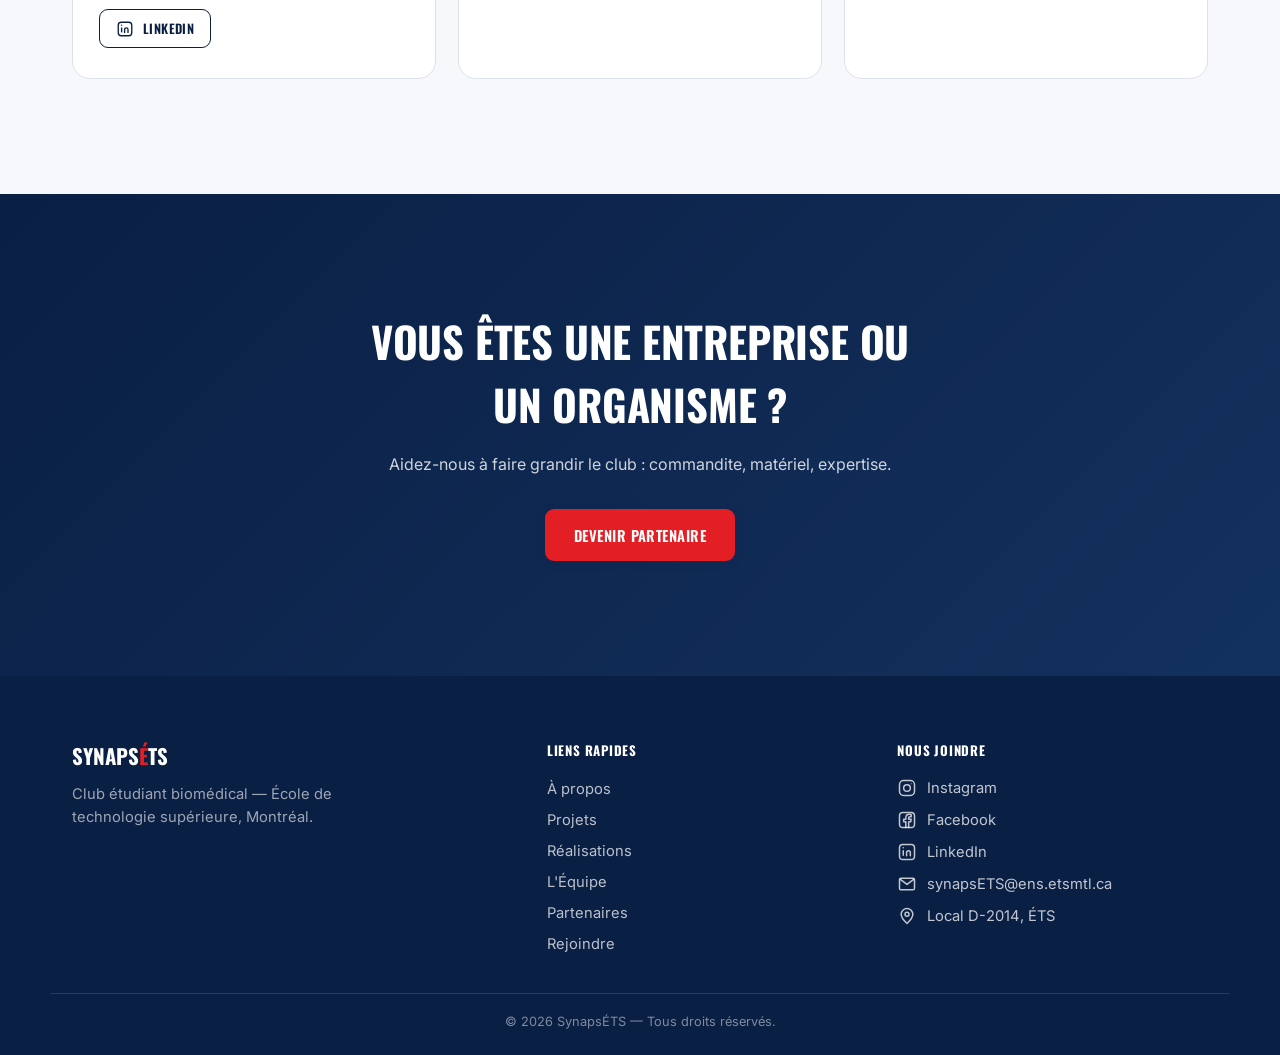
==== commit 643432e3: "Bouton "Rejoindre" en silhouette masquée + correction du curseur personnalisé Le bouton "Rejoindre" " ====
--- a/index.html
+++ b/index.html
@@ -35,11 +35,7 @@
       </nav>
 
       <a href="rejoindre.html" class="btn btn-primary btn-nav">
-        <svg class="btn-nav-icon" viewBox="0 0 24 24" width="16" height="16" fill="none" stroke="currentColor" stroke-width="1.8" aria-hidden="true">
-          <path d="M9 3h6" stroke-linecap="round"/>
-          <path d="M10 3v2.4c0 .4-.2.8-.5 1l-.8.6A3 3 0 0 0 7.5 9.4V19a2 2 0 0 0 2 2h5a2 2 0 0 0 2-2V9.4a3 3 0 0 0-1.2-2.4l-.8-.6a1.3 1.3 0 0 1-.5-1V3" stroke-linejoin="round"/>
-        </svg>
-        <span data-i18n="nav.join">Rejoindre</span>
+        <span class="btn-nav-label" data-i18n="nav.join">Rejoindre</span>
       </a>
 
       <div class="lang-switch" role="group" aria-label="Choix de la langue / Language selector">
--- a/css/style.css
+++ b/css/style.css
@@ -292,11 +292,6 @@
   .btn { white-space: normal; text-align: center; }
 }
 
-/* Icône bonbonne à gaz dans le bouton "Rejoindre" du header : la silhouette
-   complète en clip-path était illisible à cette taille de bouton, donc on
-   garde un bouton rectangulaire classique + une icône à gauche du texte. */
-.btn-nav-icon { flex-shrink: 0; }
-
 /* ---------- Hero (page d'accueil) ---------- */
 .hero {
   position: relative;
@@ -910,6 +905,53 @@
 .btn:focus-visible { outline: 2px solid var(--red); outline-offset: 2px; }
 .social-list a:focus-visible { outline: 2px solid var(--red); outline-offset: 2px; border-radius: 3px; }
 
+/* ---------- Bouton "Rejoindre" du header : silhouette bonbonne à gaz ----------
+   Image fournie (assets/icons/bonbonne-gaz.png, fond transparent, ratio réel
+   1406:794) utilisée comme masque CSS plutôt qu'en image de fond, pour que
+   la couleur d'accent reste pilotable en CSS (hover/focus). Doit rester
+   APRÈS .btn:focus-visible ci-dessus pour que la cascade gagne (même
+   spécificité, priorité au dernier déclaré). */
+.btn-nav {
+  position: relative;
+  width: 99px;
+  height: 56px;
+  padding: 0;
+  border: none;
+  border-radius: 0;
+  box-shadow: none;
+  background-color: var(--red);
+  -webkit-mask-image: url("../assets/icons/bonbonne-gaz.png");
+  mask-image: url("../assets/icons/bonbonne-gaz.png");
+  -webkit-mask-size: contain;
+  mask-size: contain;
+  -webkit-mask-repeat: no-repeat;
+  mask-repeat: no-repeat;
+  -webkit-mask-position: center;
+  mask-position: center;
+  transition: background-color 0.2s ease, transform 0.2s ease;
+}
+.btn-nav:hover { background-color: var(--red-2); transform: scale(1.04); }
+.btn-nav:focus-visible { background-color: var(--red-2); transform: scale(1.04); outline: 2px solid var(--navy); outline-offset: 4px; }
+.btn-nav:active { transform: scale(1); }
+.btn-nav-label {
+  position: absolute;
+  inset: 0;
+  display: flex;
+  align-items: center;
+  justify-content: center;
+  color: #fff;
+  font-family: var(--font-display);
+  font-weight: 600;
+  font-size: 0.68rem;
+  letter-spacing: 0.02em;
+  text-transform: uppercase;
+  white-space: nowrap;
+  pointer-events: none;
+}
+@media (prefers-reduced-motion: reduce) {
+  .btn-nav:hover, .btn-nav:focus-visible, .btn-nav:active { transform: none; }
+}
+
 /* ---------- Footer (identique sur toutes les pages) ---------- */
 .site-footer { background: var(--navy); padding: 64px 0 0; }
 .footer-inner { display: grid; grid-template-columns: 1fr; gap: 40px; padding-bottom: 40px; border-bottom: 1px solid rgba(255,255,255,0.12); }
